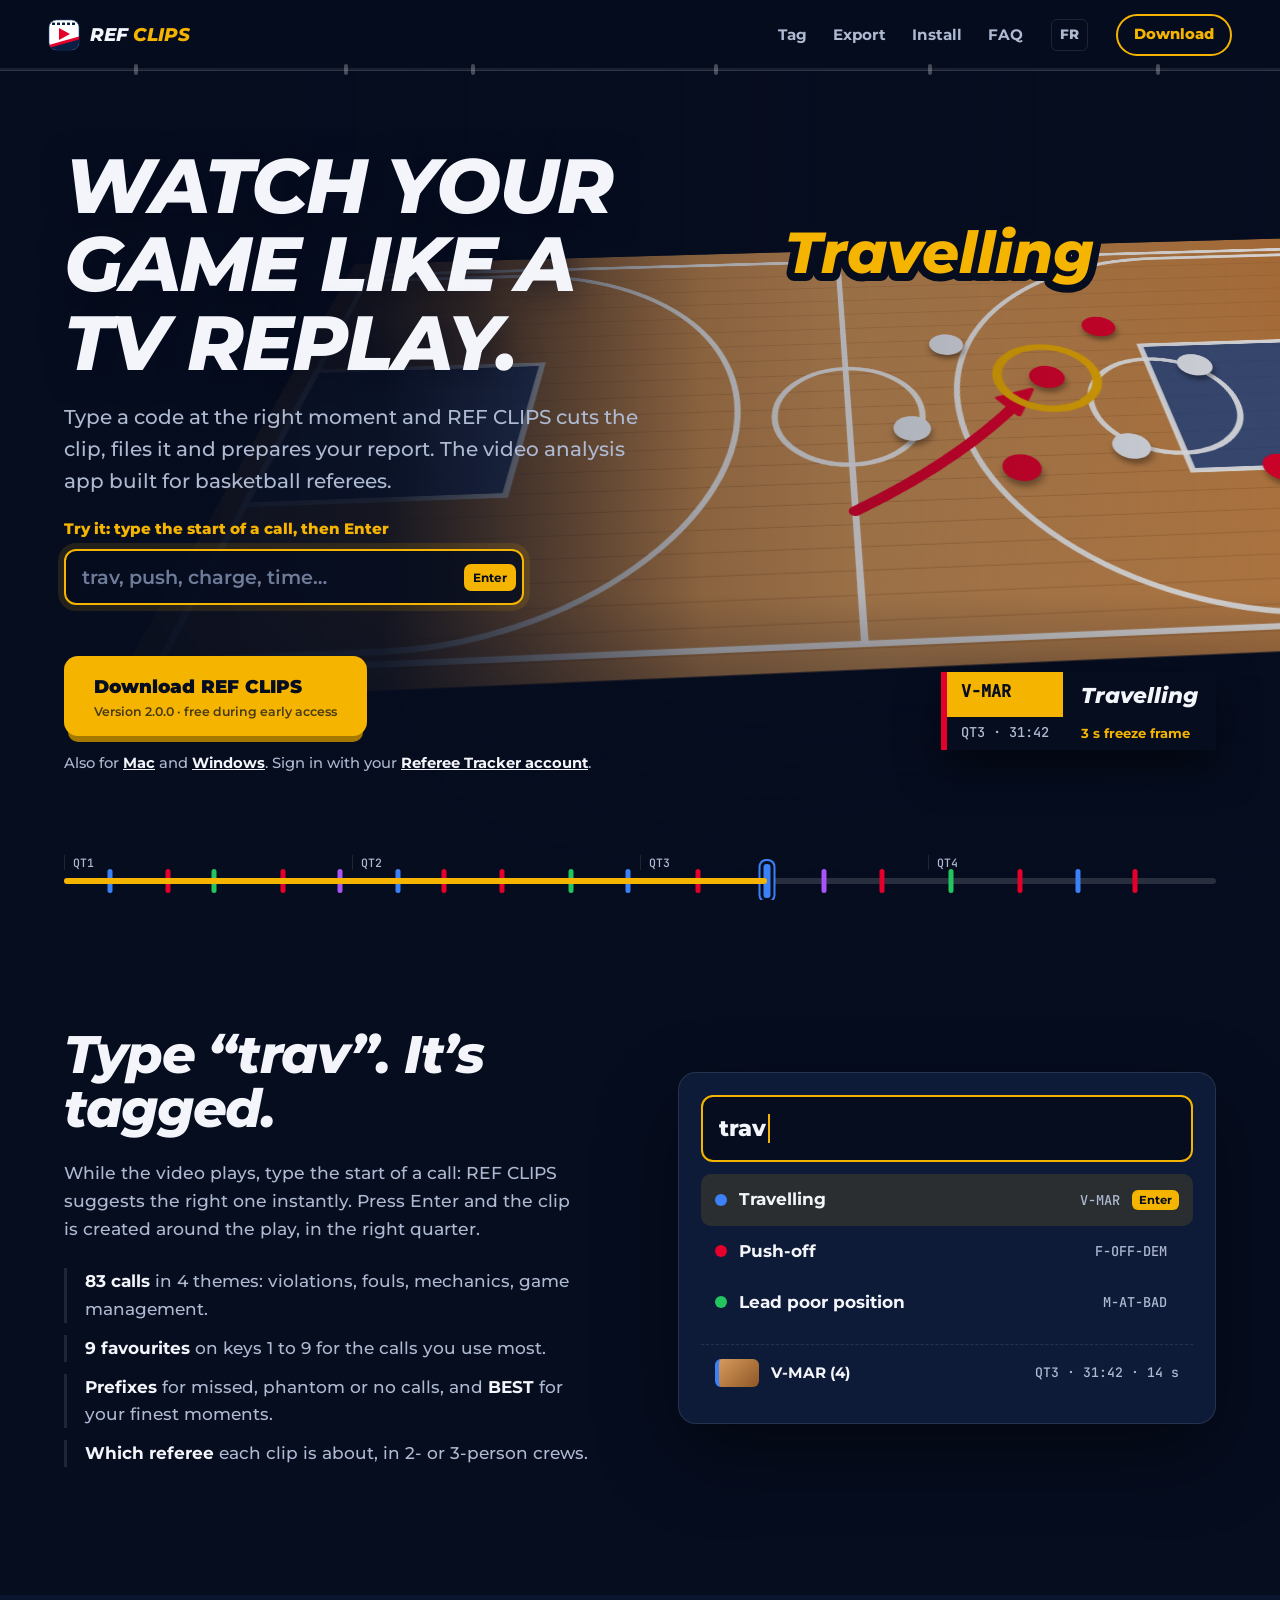
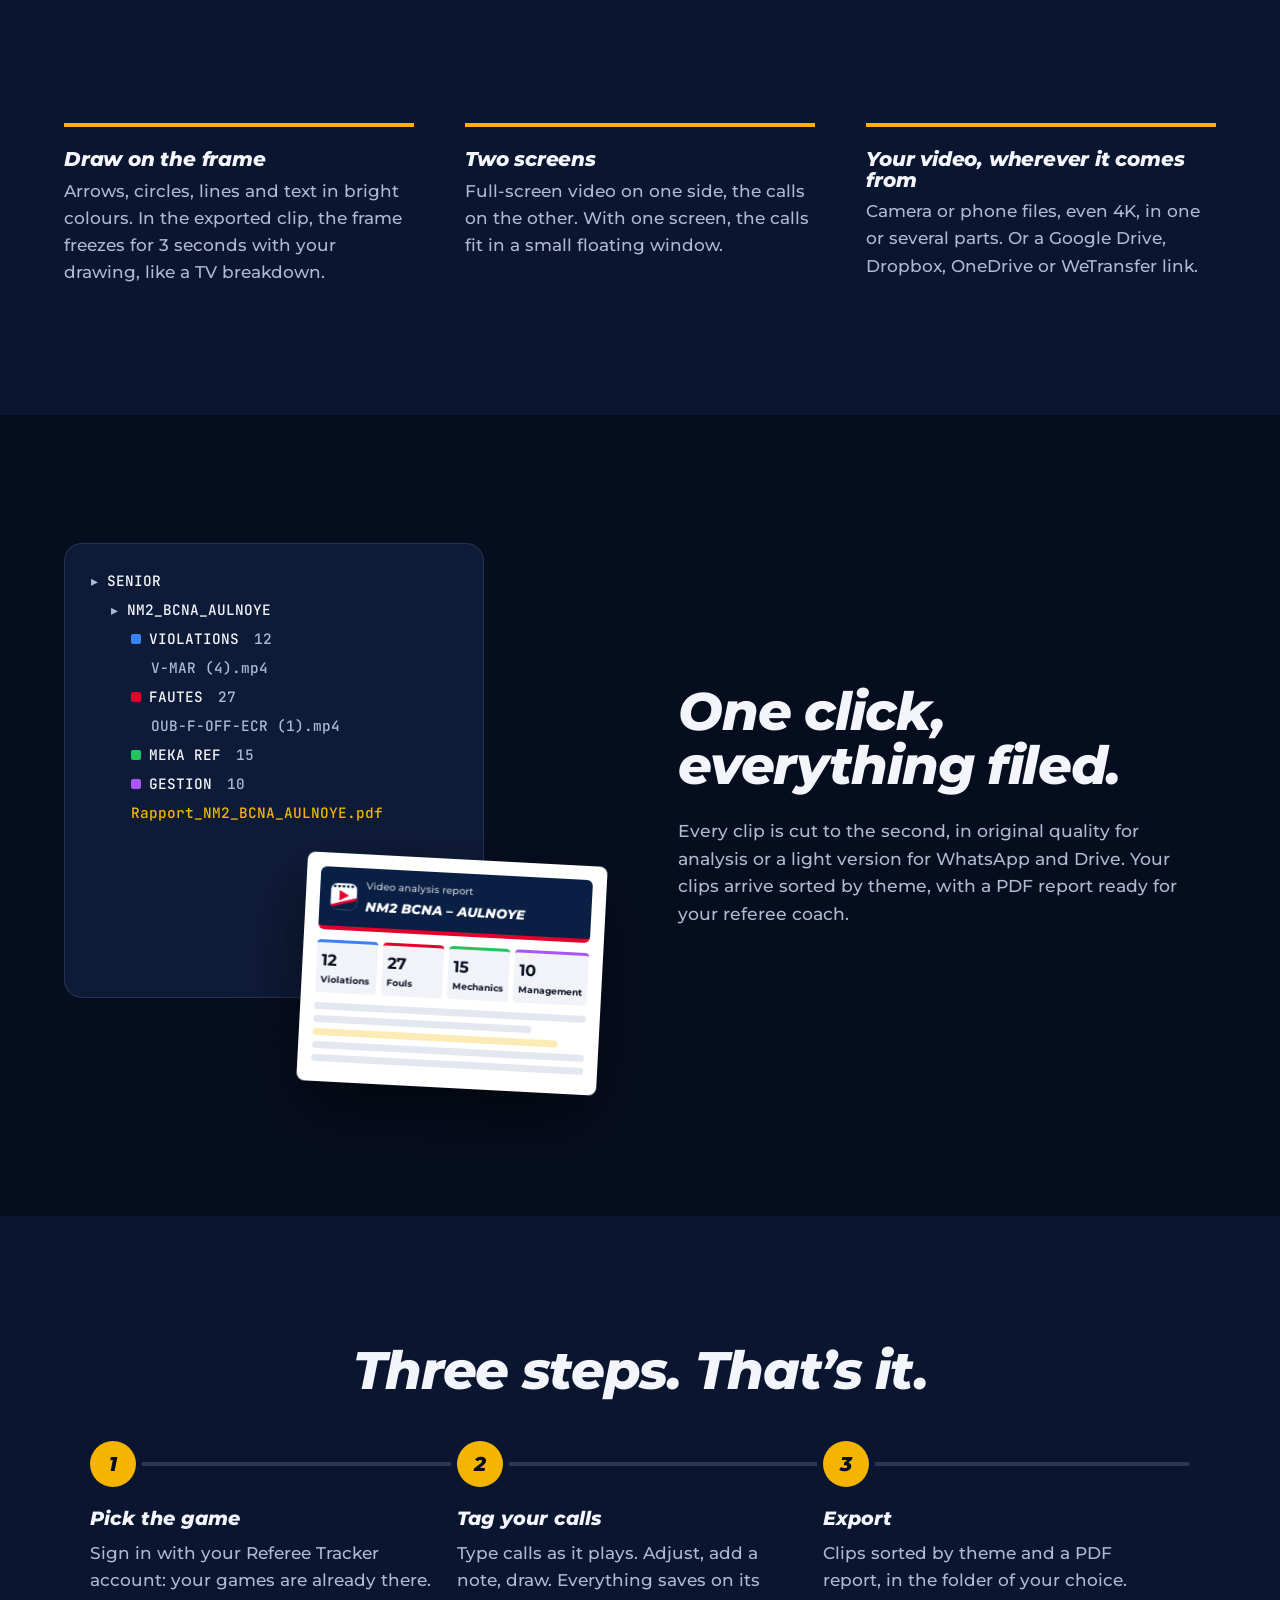
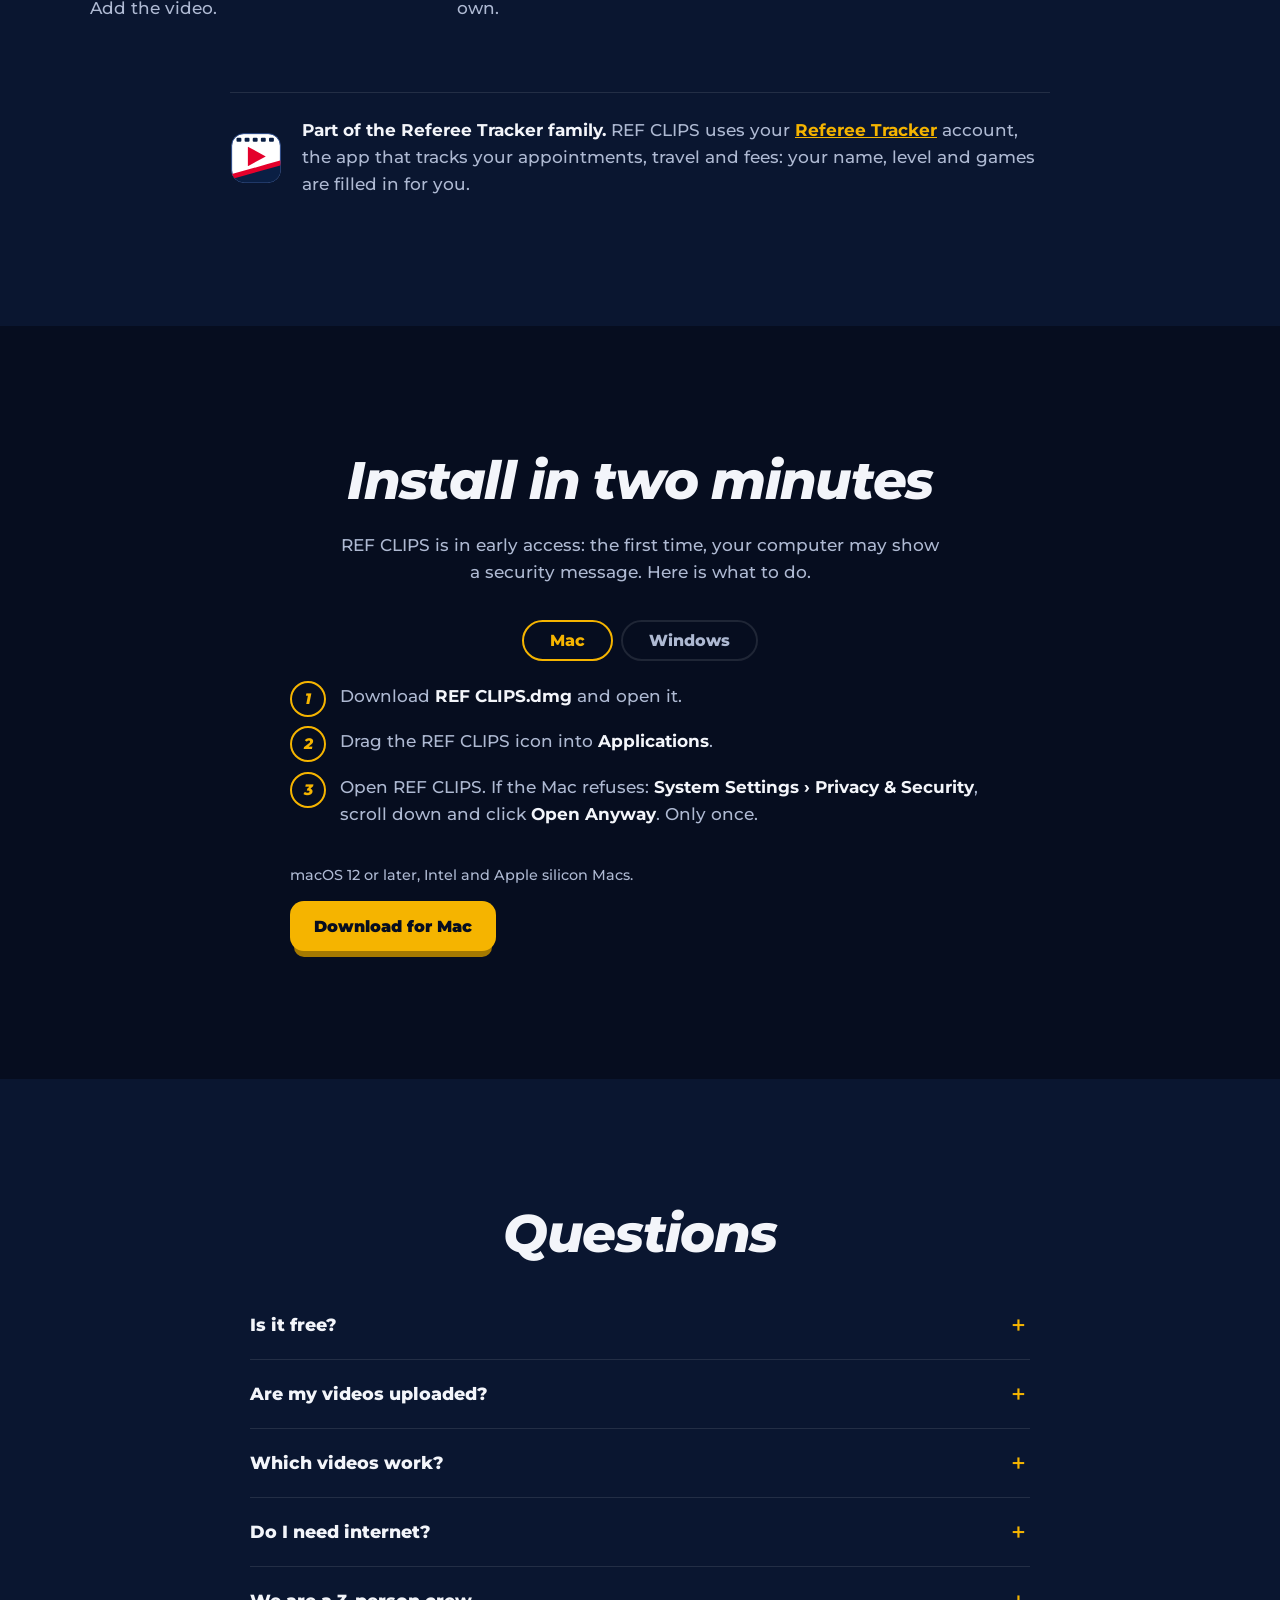
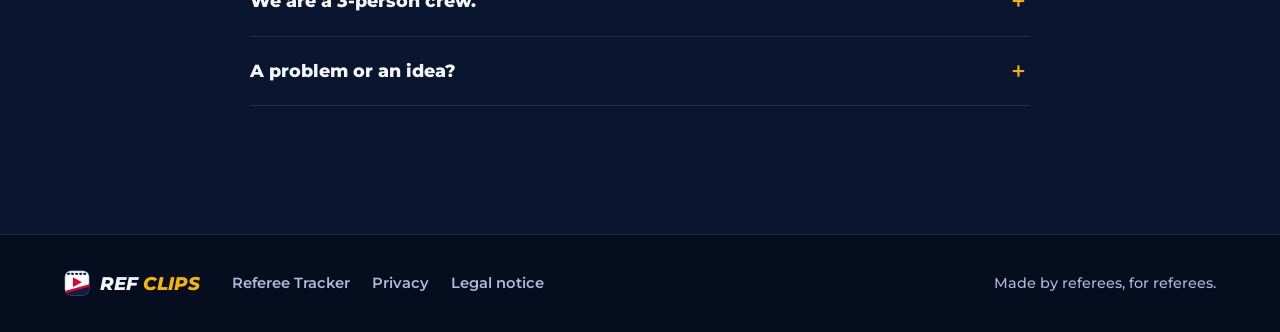
==== en/index.html @ 93c7f7c5 "Site : démo à essayer, barre de temps au défilement, version anglaise - En haut : on tape le début d" ====
<!doctype html>
<html lang="en">
<head>
<meta charset="utf-8">
<meta name="viewport" content="width=device-width, initial-scale=1">
<title>REF CLIPS — video analysis for basketball referees</title>
<meta name="description" content="REF CLIPS: the video analysis app for basketball referees. Tag your calls in a few keystrokes, cut exact clips, draw on the frame and get a PDF report. Mac and Windows.">
<meta name="theme-color" content="#060D1F">
<link rel="canonical" href="https://clips.referee-tracker.fr/en/">
<link rel="alternate" hreflang="fr" href="https://clips.referee-tracker.fr/">
<link rel="alternate" hreflang="en" href="https://clips.referee-tracker.fr/en/">
<link rel="icon" href="../img/favicon-32.png" sizes="32x32" type="image/png">
<link rel="apple-touch-icon" href="../img/icon-256.png">
<meta property="og:type" content="website">
<meta property="og:title" content="REF CLIPS — video analysis for basketball referees">
<meta property="og:description" content="Watch your game like a TV replay: tag your calls, cut clips, draw on the frame, get your report. Mac and Windows.">
<meta property="og:url" content="https://clips.referee-tracker.fr/en/">
<meta property="og:image" content="https://clips.referee-tracker.fr/img/og.jpg">
<meta property="og:locale" content="en_GB">
<meta name="twitter:card" content="summary_large_image">
<link rel="preload" href="../fonts/montserrat-latin-900-normal.woff2" as="font" type="font/woff2" crossorigin>
<link rel="stylesheet" href="../fonts/fonts.css">
<link rel="stylesheet" href="../site.css?v=7">
<script type="application/ld+json">
{"@context":"https://schema.org","@type":"SoftwareApplication","name":"REF CLIPS","operatingSystem":"macOS 12+, Windows 10+","applicationCategory":"SportsApplication",
 "description":"Video analysis app for basketball referees: tag calls, cut clips, draw on the frame, PDF report.",
 "url":"https://clips.referee-tracker.fr/","publisher":{"@type":"Organization","name":"Referee Tracker","url":"https://www.referee-tracker.fr/"}}
</script>
</head>
<body>
<a class="skip" href="#contenu">Skip to content</a>

<header class="top">
  <a class="brand" href="#"><img src="../img/badge.svg" alt="" width="32" height="32"><span>REF<b>CLIPS</b></span></a>
  <nav class="nav" aria-label="Menu"><a href="#marquer">Tag</a><a href="#exporter">Export</a><a href="#installer">Install</a><a href="#questions">FAQ</a></nav>
  <a class="lang" href="../" hreflang="fr" lang="fr">FR</a>
  <a class="btn-top" href="#telecharger">Download</a>
  <div class="page-tl" aria-hidden="true"></div>
</header>

<main id="contenu">

<!-- Le replay : terrain vu par la caméra, dessin d'arbitre, bandeau télé, barre de temps du match -->
<section class="replay" aria-label="REF CLIPS at a glance">
  <div class="stage" aria-hidden="true">
    <div class="cam">
      <svg class="court" viewBox="0 0 940 500">
        <defs>
          <linearGradient id="wood" x1="0" x2="1"><stop offset="0" stop-color="#B9773C"/><stop offset=".5" stop-color="#D69A5C"/><stop offset="1" stop-color="#B9773C"/></linearGradient>
          <pattern id="planks" width="940" height="22" patternUnits="userSpaceOnUse"><rect width="940" height="22" fill="url(#wood)"/><line x1="0" y1="21.5" x2="940" y2="21.5" stroke="#8E5726" stroke-opacity=".35"/></pattern>
        </defs>
        <rect width="940" height="500" fill="url(#planks)"/>
        <g fill="none" stroke="#fff" stroke-width="5" stroke-opacity=".92">
          <rect x="20" y="20" width="900" height="460"/><line x1="470" y1="20" x2="470" y2="480"/><circle cx="470" cy="250" r="60"/>
          <path d="M920 30 h-140 a 220 220 0 0 0 0 440 h140"/><rect x="730" y="170" width="190" height="160" fill="#0A3D8F" fill-opacity=".7"/><circle cx="730" cy="250" r="60"/>
          <path d="M20 30 h140 a 220 220 0 0 1 0 440 h-140"/><rect x="20" y="170" width="190" height="160" fill="#0A3D8F" fill-opacity=".7"/>
          <path d="M880 210 a 40 40 0 0 0 0 80"/>
        </g>
        <circle cx="886" cy="250" r="9" fill="none" stroke="#E4002B" stroke-width="5"/>
        <g class="pl"><circle cx="640" cy="210" r="15" fill="#E4002B"/><circle cx="690" cy="300" r="15" fill="#F3F5FA"/><circle cx="600" cy="320" r="15" fill="#E4002B"/>
          <circle cx="770" cy="200" r="15" fill="#F3F5FA"/><circle cx="560" cy="160" r="15" fill="#F3F5FA"/><circle cx="800" cy="330" r="15" fill="#E4002B"/>
          <circle cx="520" cy="270" r="15" fill="#F3F5FA"/><circle cx="700" cy="140" r="15" fill="#E4002B"/></g>
        <g class="tele-floor" fill="none" stroke-linecap="round" stroke-linejoin="round">
          <path class="t-arrow" d="M470 360 C 520 330, 570 290, 612 240"/>
          <path class="t-head" d="M624 226 l-30 10 l14 22 z"/>
          <circle class="t-ring" cx="640" cy="210" r="42"/>
        </g>
      </svg>
    </div>
    <!-- Dessin de l'arbitre (en surimpression, comme à la télé) -->
    <svg class="tele" viewBox="0 0 1000 560" preserveAspectRatio="xMidYMid slice">
      <text class="t-word long" x="590" y="170">Travelling</text>
    </svg>
    <div class="lower">
      <span class="lt-code">V-MAR</span>
      <span class="lt-name">Travelling</span>
      <span class="lt-time">QT3 · 31:42</span>
      <span class="lt-freeze">3 s freeze frame</span>
    </div>
  </div>

  <div class="pitch">
    <h1>Watch your game like a TV replay.</h1>
    <p class="lead">Type a code at the right moment and REF CLIPS cuts the clip, files it and prepares your report. The video analysis app built for basketball referees.</p>
    <form class="demo" autocomplete="off" onsubmit="return false">
      <label for="demoIn">Try it: type the start of a call, then Enter</label>
      <div class="d-field"><input id="demoIn" placeholder="trav, push, charge, time…" maxlength="24" role="combobox" aria-controls="demoSugg" aria-autocomplete="list"><kbd>Enter</kbd></div>
      <ul class="d-sugg" id="demoSugg" role="listbox" hidden></ul>
      <p class="d-said" id="demoSaid" aria-live="polite"></p>
    </form>
    <div class="cta" id="telecharger">
      <a class="btn" data-dl="auto" href="#installer"><span data-os-label>Download REF CLIPS</span><small data-os-sub>Mac and Windows · free during early access</small></a>
      <p class="cta-alt">Also for <a data-dl="mac" href="#installer">Mac</a> and <a data-dl="win" href="#installer">Windows</a>. Sign in with your <a href="https://www.referee-tracker.fr/" rel="noopener">Referee Tracker account</a>.</p>
    </div>
  </div>

  <!-- La barre de temps du match : les repères sont des clips -->
  <div class="timeline" aria-hidden="true">
    <div class="tl-qt"><span>QT1</span><span>QT2</span><span>QT3</span><span>QT4</span></div>
    <div class="tl-bar">
      <i style="left:4%;--c:var(--viol)"></i><i style="left:9%;--c:var(--faute)"></i><i style="left:13%;--c:var(--meca)"></i><i style="left:19%;--c:var(--faute)"></i>
      <i style="left:24%;--c:var(--gest)"></i><i style="left:29%;--c:var(--viol)"></i><i style="left:33%;--c:var(--faute)"></i><i style="left:38%;--c:var(--faute)"></i>
      <i style="left:44%;--c:var(--meca)"></i><i style="left:49%;--c:var(--viol)"></i><i style="left:55%;--c:var(--faute)"></i><i class="now" style="left:61%;--c:var(--viol)"></i>
      <i style="left:66%;--c:var(--gest)"></i><i style="left:71%;--c:var(--faute)"></i><i style="left:77%;--c:var(--meca)"></i><i style="left:83%;--c:var(--faute)"></i>
      <i style="left:88%;--c:var(--viol)"></i><i style="left:93%;--c:var(--faute)"></i>
      <b style="width:61%"></b>
    </div>
  </div>
</section>

<!-- Marquer -->
<section id="marquer" class="band" data-mk="viol">
  <div class="split">
    <div class="copy">
      <h2>Type “trav”. It’s tagged.</h2>
      <p>While the video plays, type the start of a call: REF CLIPS suggests the right one instantly. Press Enter and the clip is created around the play, in the right quarter.</p>
      <ul class="facts">
        <li><b>83 calls</b> in 4 themes: violations, fouls, mechanics, game management.</li>
        <li><b>9 favourites</b> on keys 1 to 9 for the calls you use most.</li>
        <li><b>Prefixes</b> for missed, phantom or no calls, and <b>BEST</b> for your finest moments.</li>
        <li><b>Which referee</b> each clip is about, in 2- or 3-person crews.</li>
      </ul>
    </div>
    <div class="search" aria-hidden="true">
      <div class="s-field"><span class="s-typed">trav</span><span class="s-caret"></span></div>
      <ol class="s-list">
        <li class="on"><em style="--c:var(--viol)"></em><span>Travelling</span><code>V-MAR</code><kbd>Enter</kbd></li>
        <li><em style="--c:var(--faute)"></em><span>Push-off</span><code>F-OFF-DEM</code></li>
        <li><em style="--c:var(--meca)"></em><span>Lead poor position</span><code>M-AT-BAD</code></li>
      </ol>
      <div class="s-clip"><em style="--c:var(--viol)"></em><b>V-MAR (4)</b><span>QT3 · 31:42 · 14 s</span></div>
    </div>
  </div>
</section>

<!-- Dessiner + 2 écrans + lien : les autres gestes, sans cartes -->
<section class="band alt" data-mk="meca">
  <div class="rows">
    <article class="row">
      <h3>Draw on the frame</h3>
      <p>Arrows, circles, lines and text in bright colours. In the exported clip, the frame freezes for 3 seconds with your drawing, like a TV breakdown.</p>
    </article>
    <article class="row">
      <h3>Two screens</h3>
      <p>Full-screen video on one side, the calls on the other. With one screen, the calls fit in a small floating window.</p>
    </article>
    <article class="row">
      <h3>Your video, wherever it comes from</h3>
      <p>Camera or phone files, even 4K, in one or several parts. Or a Google Drive, Dropbox, OneDrive or WeTransfer link.</p>
    </article>
  </div>
</section>

<!-- Exporter : le résultat concret -->
<section id="exporter" class="band" data-mk="faute">
  <div class="split rev">
    <div class="copy">
      <h2>One click, everything filed.</h2>
      <p>Every clip is cut to the second, in original quality for analysis or a light version for WhatsApp and Drive. Your clips arrive sorted by theme, with a PDF report ready for your referee coach.</p>
    </div>
    <div class="out" aria-hidden="true">
      <ul class="tree">
        <li class="d">SENIOR</li>
        <li class="d l2">NM2_BCNA_AULNOYE</li>
        <li class="d l3" style="--c:var(--viol)">VIOLATIONS <i>12</i></li>
        <li class="f l4">V-MAR (4).mp4</li>
        <li class="d l3" style="--c:var(--faute)">FAUTES <i>27</i></li>
        <li class="f l4">OUB-F-OFF-ECR (1).mp4</li>
        <li class="d l3" style="--c:var(--meca)">MEKA REF <i>15</i></li>
        <li class="d l3" style="--c:var(--gest)">GESTION <i>10</i></li>
        <li class="f l3 pdf">Rapport_NM2_BCNA_AULNOYE.pdf</li>
      </ul>
      <div class="sheet">
        <div class="sh-head"><img src="../img/badge.svg" alt=""><span>Video analysis report</span><b>NM2 BCNA – AULNOYE</b></div>
        <div class="sh-cards"><span style="--c:var(--viol)"><b>12</b>Violations</span><span style="--c:var(--faute)"><b>27</b>Fouls</span><span style="--c:var(--meca)"><b>15</b>Mechanics</span><span style="--c:var(--gest)"><b>10</b>Management</span></div>
        <div class="sh-lines"><i></i><i></i><i class="g"></i><i></i><i></i></div>
      </div>
    </div>
  </div>
</section>

<!-- Les 3 étapes : une vraie séquence -->
<section class="band alt" data-mk="gest">
  <h2 class="center">Three steps. That’s it.</h2>
  <ol class="steps">
    <li><b>Pick the game</b><span>Sign in with your Referee Tracker account: your games are already there. Add the video.</span></li>
    <li><b>Tag your calls</b><span>Type calls as it plays. Adjust, add a note, draw. Everything saves on its own.</span></li>
    <li><b>Export</b><span>Clips sorted by theme and a PDF report, in the folder of your choice.</span></li>
  </ol>
  <div class="rt">
    <img src="../img/badge.svg" alt="">
    <p><b>Part of the Referee Tracker family.</b> REF CLIPS uses your <a href="https://www.referee-tracker.fr/" rel="noopener">Referee Tracker</a> account, the app that tracks your appointments, travel and fees: your name, level and games are filled in for you.</p>
  </div>
</section>

<!-- Installer -->
<section id="installer" class="band" data-mk="viol">
  <h2 class="center">Install in two minutes</h2>
  <p class="center intro">REF CLIPS is in early access: the first time, your computer may show a security message. Here is what to do.</p>
  <div class="os-tabs" role="tablist"><button role="tab" data-os="mac" class="on">Mac</button><button role="tab" data-os="win">Windows</button></div>
  <div class="os-pane" data-pane="mac">
    <ol class="howto">
      <li>Download <b>REF CLIPS.dmg</b> and open it.</li>
      <li>Drag the REF CLIPS icon into <b>Applications</b>.</li>
      <li>Open REF CLIPS. If the Mac refuses: <b>System Settings › Privacy &amp; Security</b>, scroll down and click <b>Open Anyway</b>. Only once.</li>
    </ol>
    <p class="req">macOS 12 or later, Intel and Apple silicon Macs.</p>
    <a class="btn small" data-dl="mac" href="#installer">Download for Mac</a>
  </div>
  <div class="os-pane" data-pane="win" hidden>
    <ol class="howto">
      <li>Download <b>REF CLIPS Setup.exe</b> and open it.</li>
      <li>If Windows shows “Windows protected your PC”: click <b>More info</b>, then <b>Run anyway</b>.</li>
      <li>It installs on its own. REF CLIPS appears on your desktop.</li>
    </ol>
    <p class="req">Windows 10 and 11, 64-bit.</p>
    <a class="btn small" data-dl="win" href="#installer">Download for Windows</a>
  </div>
</section>

<!-- Questions -->
<section id="questions" class="band alt" data-mk="faute">
  <h2 class="center">Questions</h2>
  <div class="faq">
    <details><summary>Is it free?</summary><p>Yes, during early access, for every referee with a Referee Tracker account.</p></details>
    <details><summary>Are my videos uploaded?</summary><p>No. Your videos, clips, notes and reports stay on your computer. If you agree, REF CLIPS only sends usage statistics to improve. Details in the <a href="https://app.referee-tracker.fr/confidentialite.html" rel="noopener">privacy policy</a> (in French).</p></details>
    <details><summary>Which videos work?</summary><p>MP4, MOV, MTS, AVI and other camera and phone formats, up to 4K, in one or several files. Google Drive, Dropbox, OneDrive, WeTransfer and direct links too. YouTube does not allow downloads: ask the club for the file.</p></details>
    <details><summary>Do I need internet?</summary><p>Only to sign in and to fetch a video from a link. Analysis and export work offline.</p></details>
    <details><summary>We are a 3-person crew.</summary><p>Choose “3 referees” in the settings: the Centre calls and triple whistle appear.</p></details>
    <details><summary>A problem or an idea?</summary><p>In REF CLIPS, open <b>⋯ › Report a problem</b>: your message goes straight to the team.</p></details>
  </div>
</section>
</main>

<footer class="foot">
  <a class="brand" href="#"><img src="../img/badge.svg" alt="" width="26" height="26"><span>REF<b>CLIPS</b></span></a>
  <nav aria-label="Liens"><a href="https://www.referee-tracker.fr/" rel="noopener">Referee Tracker</a><a href="https://app.referee-tracker.fr/confidentialite.html" rel="noopener">Privacy</a><a href="https://app.referee-tracker.fr/mentions-legales.html" rel="noopener">Legal notice</a></nav>
  <p>Made by referees, for referees.</p>
</footer>
<script src="../site.js?v=4"></script>
</body>
</html>
---- fonts/fonts.css ----
/* Polices embarquées : l'app fonctionne hors ligne. Montserrat + JetBrains Mono (licence OFL). */
@font-face{font-family:"Montserrat";font-weight:400;font-display:swap;src:url("montserrat-latin-400-normal.woff2") format("woff2")}
@font-face{font-family:"Montserrat";font-weight:500;font-display:swap;src:url("montserrat-latin-500-normal.woff2") format("woff2")}
@font-face{font-family:"Montserrat";font-weight:600;font-display:swap;src:url("montserrat-latin-600-normal.woff2") format("woff2")}
@font-face{font-family:"Montserrat";font-weight:700;font-display:swap;src:url("montserrat-latin-700-normal.woff2") format("woff2")}
@font-face{font-family:"Montserrat";font-weight:800;font-display:swap;src:url("montserrat-latin-800-normal.woff2") format("woff2")}
@font-face{font-family:"JetBrains Mono";font-weight:500;font-display:swap;src:url("jetbrains-mono-latin-500-normal.woff2") format("woff2")}
@font-face{font-family:"Montserrat";font-weight:900;font-display:swap;src:url("montserrat-latin-900-normal.woff2") format("woff2")}
@font-face{font-family:"Montserrat";font-style:italic;font-weight:800 900;font-display:swap;src:url("montserrat-latin-800-italic.woff2") format("woff2")}
---- site.css ----
/* REF CLIPS — site. Idée : le replay télé d'un match (terrain vu par la caméra, dessin d'arbitre, bandeau, barre de temps).
   Couleurs Referee Tracker ; les 4 couleurs de thèmes servent seulement aux repères de clips. */
:root{
  --night:#060D1F;--night2:#0A1630;--panel:#0E1B38;--line:rgba(255,255,255,.1);
  --ink:#F3F5FA;--soft:#AEB9D2;--gold:#F5B400;--red:#E4002B;
  --viol:#3B82F6;--faute:#E4002B;--meca:#22C55E;--gest:#A855F7;
  --font:"Montserrat",system-ui,-apple-system,"Segoe UI",sans-serif;--mono:"JetBrains Mono",ui-monospace,Menlo,monospace;
  color-scheme:dark
}
*{box-sizing:border-box}
html{scroll-behavior:smooth;-webkit-text-size-adjust:100%}
body{margin:0;background:var(--night);color:var(--ink);font:500 17px/1.6 var(--font);overflow-x:hidden}
img{display:block;max-width:100%}
a{color:inherit}
:focus-visible{outline:3px solid var(--gold);outline-offset:3px;border-radius:4px}
.skip{position:absolute;left:-999px;top:8px;background:var(--gold);color:var(--night);padding:8px 14px;z-index:99}.skip:focus{left:8px}
h1,h2,h3{font-weight:900;font-style:italic;letter-spacing:-.025em;line-height:1.02;margin:0}
h2{font-size:clamp(2rem,4.2vw,3.3rem);margin-bottom:.45em}
h3{font-size:1.25rem;letter-spacing:-.01em;margin-bottom:.4em}
p{margin:0 0 1em}

/* boutons */
.btn{display:inline-flex;flex-direction:column;background:var(--gold);color:var(--night);text-decoration:none;font-weight:900;font-size:1.15rem;
  padding:16px 30px 14px;border-radius:14px;box-shadow:0 10px 0 -4px #A57900;transition:transform .12s,box-shadow .12s}
.btn small{font-weight:600;font-size:.78rem;opacity:.72}
.btn:hover{transform:translateY(-2px);box-shadow:0 12px 0 -4px #A57900}
.btn:active{transform:translateY(3px);box-shadow:0 5px 0 -4px #A57900}
.btn.small{font-size:1rem;padding:13px 24px 11px}

/* en-tête */
.top{position:fixed;inset:0 0 auto;z-index:30;display:flex;align-items:center;gap:28px;padding:14px clamp(16px,4vw,48px);
  background:rgba(6,13,31,.9);backdrop-filter:blur(12px);-webkit-backdrop-filter:blur(12px);border-bottom:1px solid var(--line)}
.brand{display:flex;align-items:center;gap:10px;text-decoration:none;font-weight:900;font-style:italic;font-size:1.15rem}
.brand b{color:var(--gold);margin-left:.25em}
.nav{display:flex;gap:26px;margin-left:auto}
.nav a{text-decoration:none;font-weight:700;font-size:.95rem;color:var(--soft)}.nav a:hover{color:var(--ink)}
.btn-top{text-decoration:none;font-weight:800;font-size:.92rem;border:2px solid var(--gold);color:var(--gold);padding:7px 16px;border-radius:999px}
.btn-top:hover{background:var(--gold);color:var(--night)}

/* ---------- le replay ---------- */
.replay{position:relative;min-height:min(100vh,980px);display:grid;grid-template-rows:1fr auto;overflow:hidden;isolation:isolate}
.stage{position:absolute;inset:0;z-index:-1}
.cam{position:absolute;inset:-8% -12% 10% 22%;perspective:1100px}
.court{width:100%;height:100%;transform:rotateX(52deg) rotateZ(-3deg) scale(1.15);transform-origin:50% 70%;filter:saturate(1.05)}
.pl circle{filter:drop-shadow(0 6px 3px rgba(0,0,0,.35))}
.stage::after{content:"";position:absolute;inset:0;
  background:linear-gradient(90deg,var(--night) 0%,rgba(6,13,31,.92) 30%,rgba(6,13,31,.35) 55%,rgba(6,13,31,.15) 100%),
             linear-gradient(0deg,var(--night) 0%,rgba(6,13,31,0) 34%)}
.tele{position:absolute;inset:0;width:100%;height:100%;z-index:2;fill:none;stroke-linecap:round;stroke-linejoin:round}
.t-arrow{fill:none;stroke:var(--red);stroke-width:10;stroke-dasharray:240;stroke-dashoffset:240;animation:draw .7s .5s ease-out forwards}
.t-head{fill:var(--red);stroke:var(--red);stroke-width:4;opacity:0;animation:pop .15s 1.15s forwards}
.t-ring{fill:none;stroke:var(--gold);stroke-width:8;stroke-dasharray:270;stroke-dashoffset:270;animation:draw .6s 1.3s ease-out forwards}
.t-word{font:italic 900 54px var(--font);fill:var(--gold);stroke:var(--night);stroke-width:10px;paint-order:stroke;opacity:0;animation:pop .25s 1.9s forwards}
.lower{position:absolute;right:clamp(16px,5vw,64px);bottom:150px;z-index:3;display:grid;grid-template-columns:auto auto;grid-template-areas:"code name" "time freeze";
  background:var(--night);border-left:6px solid var(--red);box-shadow:0 18px 40px rgba(0,0,0,.5);transform:translateX(30px);opacity:0;animation:slide .4s 2.2s ease-out forwards}
.lt-code{grid-area:code;background:var(--gold);color:var(--night);font:800 1.05rem var(--mono);padding:8px 14px}
.lt-name{grid-area:name;font-weight:900;font-style:italic;font-size:1.35rem;padding:6px 18px 4px}
.lt-time{grid-area:time;font:500 .85rem var(--mono);color:var(--soft);padding:6px 14px}
.lt-freeze{grid-area:freeze;font-size:.82rem;font-weight:700;color:var(--gold);padding:6px 18px}
@keyframes draw{to{stroke-dashoffset:0}}@keyframes pop{to{opacity:1}}@keyframes slide{to{opacity:1;transform:none}}

.pitch{align-self:center;padding:96px clamp(16px,5vw,64px) 14px;max-width:720px}
h1{font-size:clamp(2.6rem,min(6vw,9.2vh),5.2rem);text-transform:uppercase;margin-bottom:.25em;text-shadow:0 4px 30px rgba(6,13,31,.6)}
.lead{font-size:clamp(1.05rem,1.6vw,1.25rem);color:var(--soft);max-width:34em}
.cta{margin-top:22px}
.cta-alt{margin-top:16px;color:var(--soft);font-size:.92rem}.cta-alt a{color:var(--ink);font-weight:700}

/* barre de temps du match : chaque repère est un clip */
.timeline{padding:0 clamp(16px,5vw,64px) 16px}
.tl-qt{display:grid;grid-template-columns:repeat(4,1fr);font:500 .72rem var(--mono);color:var(--soft);margin-bottom:8px}
.tl-qt span{border-left:1px solid var(--line);padding-left:8px}
.tl-bar{position:relative;height:6px;background:rgba(255,255,255,.14);border-radius:3px}
.tl-bar b{position:absolute;left:0;top:0;bottom:0;background:var(--gold);border-radius:3px}
.tl-bar i{position:absolute;top:-9px;width:5px;height:24px;border-radius:3px;background:var(--c);transform:translateX(-50%)}
.tl-bar i.now{height:34px;top:-14px;width:7px;box-shadow:0 0 0 3px var(--night),0 0 0 5px var(--c)}

/* ---------- sections ---------- */
.band{padding:clamp(72px,10vw,130px) clamp(16px,5vw,64px)}
.band.alt{background:var(--night2)}
.center{text-align:center;margin-inline:auto}
.intro{max-width:36em;color:var(--soft)}
.split{display:grid;grid-template-columns:1fr 1fr;gap:clamp(32px,6vw,90px);align-items:center;max-width:1180px;margin:0 auto}
.split.rev .copy{order:2}
.copy p{color:var(--soft);max-width:30em;font-size:1.08rem}
.facts{list-style:none;padding:0;margin:26px 0 0;display:grid;gap:12px}
.facts li{padding-left:18px;border-left:3px solid var(--line);color:var(--soft)}.facts b{color:var(--ink)}

/* la recherche, telle qu'à l'écran */
.search{background:var(--panel);border:1px solid var(--line);border-radius:18px;padding:22px;box-shadow:0 30px 80px rgba(0,0,0,.45)}
.s-field{display:flex;align-items:center;gap:2px;background:var(--night);border:2px solid var(--gold);border-radius:12px;padding:14px 16px;font-size:1.4rem;font-weight:800}
.s-caret{width:2px;height:1.3em;background:var(--gold);animation:blink 1s steps(1) infinite}
@keyframes blink{50%{opacity:0}}
.s-list{list-style:none;margin:12px 0 0;padding:0}
.s-list li{display:grid;grid-template-columns:12px 1fr auto auto;align-items:center;gap:12px;padding:12px 14px;border-radius:10px;font-weight:700}
.s-list li.on{background:rgba(245,180,0,.12)}
.s-list em{width:12px;height:12px;border-radius:50%;background:var(--c)}
.s-list code{font:500 .85rem var(--mono);color:var(--soft)}
.s-list kbd{font:700 .72rem var(--font);background:var(--gold);color:var(--night);border-radius:6px;padding:3px 7px}
.s-clip{display:flex;align-items:center;gap:12px;margin-top:16px;padding:14px;border-top:1px dashed var(--line);font-size:.95rem}
.s-clip em{width:44px;height:28px;border-radius:6px;background:linear-gradient(135deg,#D69A5C,#8E5726);border-left:4px solid var(--c)}
.s-clip span{color:var(--soft);font:500 .82rem var(--mono);margin-left:auto}

/* les autres gestes : trois colonnes de texte, pas de cartes */
.rows{display:grid;grid-template-columns:repeat(3,1fr);gap:clamp(24px,4vw,56px);max-width:1180px;margin:0 auto}
.row{border-top:4px solid var(--gold);padding-top:22px}
.row p{color:var(--soft);margin:0}

/* le résultat d'un export */
.out{position:relative;min-height:380px;margin-bottom:90px}
.tree{list-style:none;margin:0;padding:22px 26px 170px;background:var(--panel);border:1px solid var(--line);border-radius:18px;font:500 .9rem var(--mono);width:min(100%,420px)}
.tree li{padding:5px 0;white-space:nowrap}
.tree .d::before{content:"▸ ";color:var(--soft)}
.tree .l2{padding-left:20px}.tree .l3{padding-left:40px}.tree .l4{padding-left:60px;color:var(--soft)}
.tree .l3[style]::before{content:"";display:inline-block;width:10px;height:10px;border-radius:2px;background:var(--c);margin-right:8px}
.tree i{font-style:normal;color:var(--soft);margin-left:6px}
.tree .pdf{color:var(--gold)}
.sheet{position:absolute;right:0;bottom:-90px;width:min(62%,300px);background:#fff;color:var(--night);border-radius:8px;padding:14px;box-shadow:0 30px 70px rgba(0,0,0,.55);transform:rotate(3deg)}
.sh-head{background:#0A1F44;color:#fff;border-radius:6px;padding:10px;display:grid;grid-template-columns:28px 1fr;gap:2px 8px;align-items:center;border-bottom:4px solid var(--red)}
.sh-head img{grid-row:span 2;width:28px}.sh-head span{font-size:.62rem;opacity:.8}.sh-head b{font-style:italic;font-size:.82rem}
.sh-cards{display:grid;grid-template-columns:repeat(4,1fr);gap:5px;margin:10px 0}
.sh-cards span{font-size:.56rem;font-weight:700;border-top:3px solid var(--c);background:#F1F3F8;border-radius:4px;padding:5px}
.sh-cards b{display:block;font-size:1rem}
.sh-lines i{display:block;height:7px;border-radius:3px;background:#E3E7F0;margin:6px 0}.sh-lines i:nth-child(2){width:80%}.sh-lines i.g{background:#FCEBB5;width:90%}

/* trois étapes */
.steps{list-style:none;counter-reset:s;padding:0;margin:44px auto 0;max-width:1100px;display:grid;grid-template-columns:repeat(3,1fr);gap:0;position:relative}
.steps::before{content:"";position:absolute;left:0;right:0;top:21px;height:4px;background:rgba(255,255,255,.14);border-radius:2px}
.steps li{position:relative;padding:62px 22px 0 0;counter-increment:s}
.steps li::before{content:counter(s);position:absolute;top:0;left:0;width:46px;height:46px;border-radius:50%;background:var(--gold);color:var(--night);
  display:grid;place-items:center;font-weight:900;font-style:italic;font-size:1.25rem;box-shadow:0 0 0 6px var(--night2)}
.steps b{display:block;font-size:1.2rem;font-weight:900;font-style:italic;margin-bottom:6px}
.steps span{color:var(--soft)}
.rt{display:flex;gap:20px;align-items:center;max-width:820px;margin:70px auto 0;padding:24px 0 0;border-top:1px solid var(--line)}
.rt img{width:52px;flex-shrink:0}.rt p{margin:0;color:var(--soft)}.rt b{color:var(--ink)}.rt a{color:var(--gold);font-weight:700}

/* installer */
.os-tabs{display:flex;justify-content:center;gap:8px;margin:34px 0 22px}
.os-tabs button{font:800 1rem var(--font);color:var(--soft);background:none;border:2px solid var(--line);border-radius:999px;padding:9px 26px;cursor:pointer}
.os-tabs button.on{border-color:var(--gold);color:var(--gold)}
.os-pane{max-width:700px;margin:0 auto}
.howto{counter-reset:h;list-style:none;padding:0;margin:0 0 18px}
.howto li{counter-increment:h;position:relative;padding:0 0 18px 50px;color:var(--soft)}.howto b{color:var(--ink)}
.howto li::before{content:counter(h);position:absolute;left:0;top:-2px;width:32px;height:32px;border-radius:50%;border:2px solid var(--gold);color:var(--gold);display:grid;place-items:center;font-weight:900;font-style:italic;font-size:.95rem}
.req{color:var(--soft);font-size:.9rem}

/* questions */
.faq{max-width:780px;margin:30px auto 0}
.faq details{border-bottom:1px solid var(--line)}
.faq summary{list-style:none;cursor:pointer;padding:20px 40px 20px 0;font-weight:800;font-size:1.1rem;position:relative}
.faq summary::-webkit-details-marker{display:none}
.faq summary::after{content:"+";position:absolute;right:4px;top:14px;font-size:1.6rem;color:var(--gold);font-weight:500}
.faq details[open] summary::after{content:"–"}
.faq p{color:var(--soft);padding-bottom:12px}.faq a{color:var(--gold)}

/* pied */
.foot{display:flex;align-items:center;flex-wrap:wrap;gap:20px 32px;padding:34px clamp(16px,5vw,64px);border-top:1px solid var(--line)}
.foot nav{display:flex;flex-wrap:wrap;gap:22px}.foot nav a{color:var(--soft);text-decoration:none;font-weight:600;font-size:.92rem}.foot nav a:hover{color:var(--ink)}
.foot p{margin:0 0 0 auto;color:var(--soft);font-size:.9rem}

@media (max-width:1000px){
  .nav{display:none}.split,.rows{grid-template-columns:1fr}.split.rev .copy{order:0}
  .cam{inset:-4% -40% 30% 10%}.lower{bottom:auto;top:110px;right:16px}
  .stage::after{background:linear-gradient(0deg,var(--night) 40%,rgba(6,13,31,.5) 75%,rgba(6,13,31,.2))}
  .pitch{padding-top:330px}
}
@media (max-width:640px){
  body{font-size:16px}.btn-top{display:none}
  .steps{grid-template-columns:1fr;gap:34px}.steps::before{display:none}.steps li{padding:0 0 0 64px}
  .sheet{position:relative;width:85%;margin:-150px 0 0 auto;bottom:auto}.out{min-height:0}
  .tele{display:none}.cam{inset:30px -80% auto -45%;height:380px}.lower{top:250px;bottom:auto;right:12px}.lower .lt-freeze{display:none}.pitch{padding-top:330px}
  .s-list li{grid-template-columns:12px 1fr auto}.s-list kbd{display:none}
  .foot p{margin-left:0}
}
@media (prefers-reduced-motion:reduce){
  *{animation:none!important;transition:none!important}
  .t-arrow,.t-ring{stroke-dashoffset:0}.t-head,.t-word,.lower{opacity:1;transform:none}
}

/* langue */
.lang{text-decoration:none;font-weight:800;font-size:.85rem;color:var(--soft);border:1px solid var(--line);border-radius:6px;padding:4px 8px}.lang:hover{color:var(--ink)}

/* démo à essayer */
.demo{position:relative;margin:20px 0 0;max-width:460px}
.demo label{display:block;font-weight:800;font-size:.95rem;margin-bottom:8px;color:var(--gold)}
.d-field{display:flex;align-items:center;background:rgba(6,13,31,.85);border:2px solid var(--gold);border-radius:12px;padding:4px 6px 4px 16px;box-shadow:0 0 0 6px rgba(245,180,0,.12)}
.d-field input{flex:1;min-width:0;background:none;border:0;outline:0;color:var(--ink);font:800 1.2rem var(--font);padding:10px 0}
.d-field input::placeholder{color:#6F7C99;font-weight:600}
.d-field kbd{font:700 .75rem var(--font);background:var(--gold);color:var(--night);border-radius:7px;padding:6px 9px}
.d-sugg{position:absolute;left:0;right:0;top:calc(100% - 26px);z-index:5;list-style:none;margin:0;padding:6px;background:var(--panel);border:1px solid var(--line);border-radius:12px;box-shadow:0 24px 50px rgba(0,0,0,.5)}
.d-sugg li{display:grid;grid-template-columns:12px 1fr auto;gap:12px;align-items:center;padding:10px 12px;border-radius:8px;font-weight:700;cursor:pointer}
.d-sugg li.on,.d-sugg li:hover{background:rgba(245,180,0,.14)}
.d-sugg em{width:12px;height:12px;border-radius:50%;background:var(--c)}
.d-sugg code{font:500 .82rem var(--mono);color:var(--soft)}
.d-said{min-height:1.4em;margin:10px 0 0;font:500 .85rem var(--mono);color:var(--soft)}
.t-word.long{font-size:36px}
.tl-bar i.new{animation:drop .35s ease-out}
@keyframes drop{from{transform:translate(-50%,-14px);opacity:0}}
.tl-bar b{transition:width .4s ease}

/* barre de temps de la page */
.page-tl{position:absolute;left:0;right:0;bottom:-1px;height:3px;background:rgba(255,255,255,.08)}
.page-tl::before{content:"";position:absolute;left:0;top:0;bottom:0;width:var(--p,0%);background:var(--gold)}
.page-tl i{position:absolute;top:-4px;width:4px;height:11px;border-radius:2px;background:rgba(255,255,255,.25);transform:translateX(-50%);transition:background .2s}
.page-tl i.lit{background:var(--c)}

/* l'export se range quand on arrive dessus */
.out.wait .tree li,.out.wait .sheet{opacity:0}
.out.in .tree li{animation:rise .3s ease-out forwards}
.out.in .tree li:nth-child(2){animation-delay:.06s}.out.in .tree li:nth-child(3){animation-delay:.12s}.out.in .tree li:nth-child(4){animation-delay:.18s}
.out.in .tree li:nth-child(5){animation-delay:.24s}.out.in .tree li:nth-child(6){animation-delay:.3s}.out.in .tree li:nth-child(7){animation-delay:.36s}
.out.in .tree li:nth-child(8){animation-delay:.42s}.out.in .tree li:nth-child(9){animation-delay:.48s}
.out.in .sheet{animation:land .45s .6s ease-out forwards}
@keyframes rise{from{opacity:0;transform:translateY(6px)}to{opacity:1;transform:none}}
@keyframes land{from{opacity:0;transform:rotate(9deg) translateY(30px)}to{opacity:1;transform:rotate(3deg)}}
@media (max-width:640px){.demo{max-width:none}.lang{margin-left:auto}}

/* démo : le dessin se rejoue tout de suite, le bandeau s'allume */
.stage.again .t-arrow{animation-delay:0s}.stage.again .t-head{animation-delay:.6s}.stage.again .t-ring{animation-delay:.7s}.stage.again .t-word{animation-delay:1.1s}
.lower.flash{opacity:1;transform:none;animation:flash .5s ease-out}
@keyframes flash{from{box-shadow:0 0 0 6px var(--gold),0 18px 40px rgba(0,0,0,.5)}}
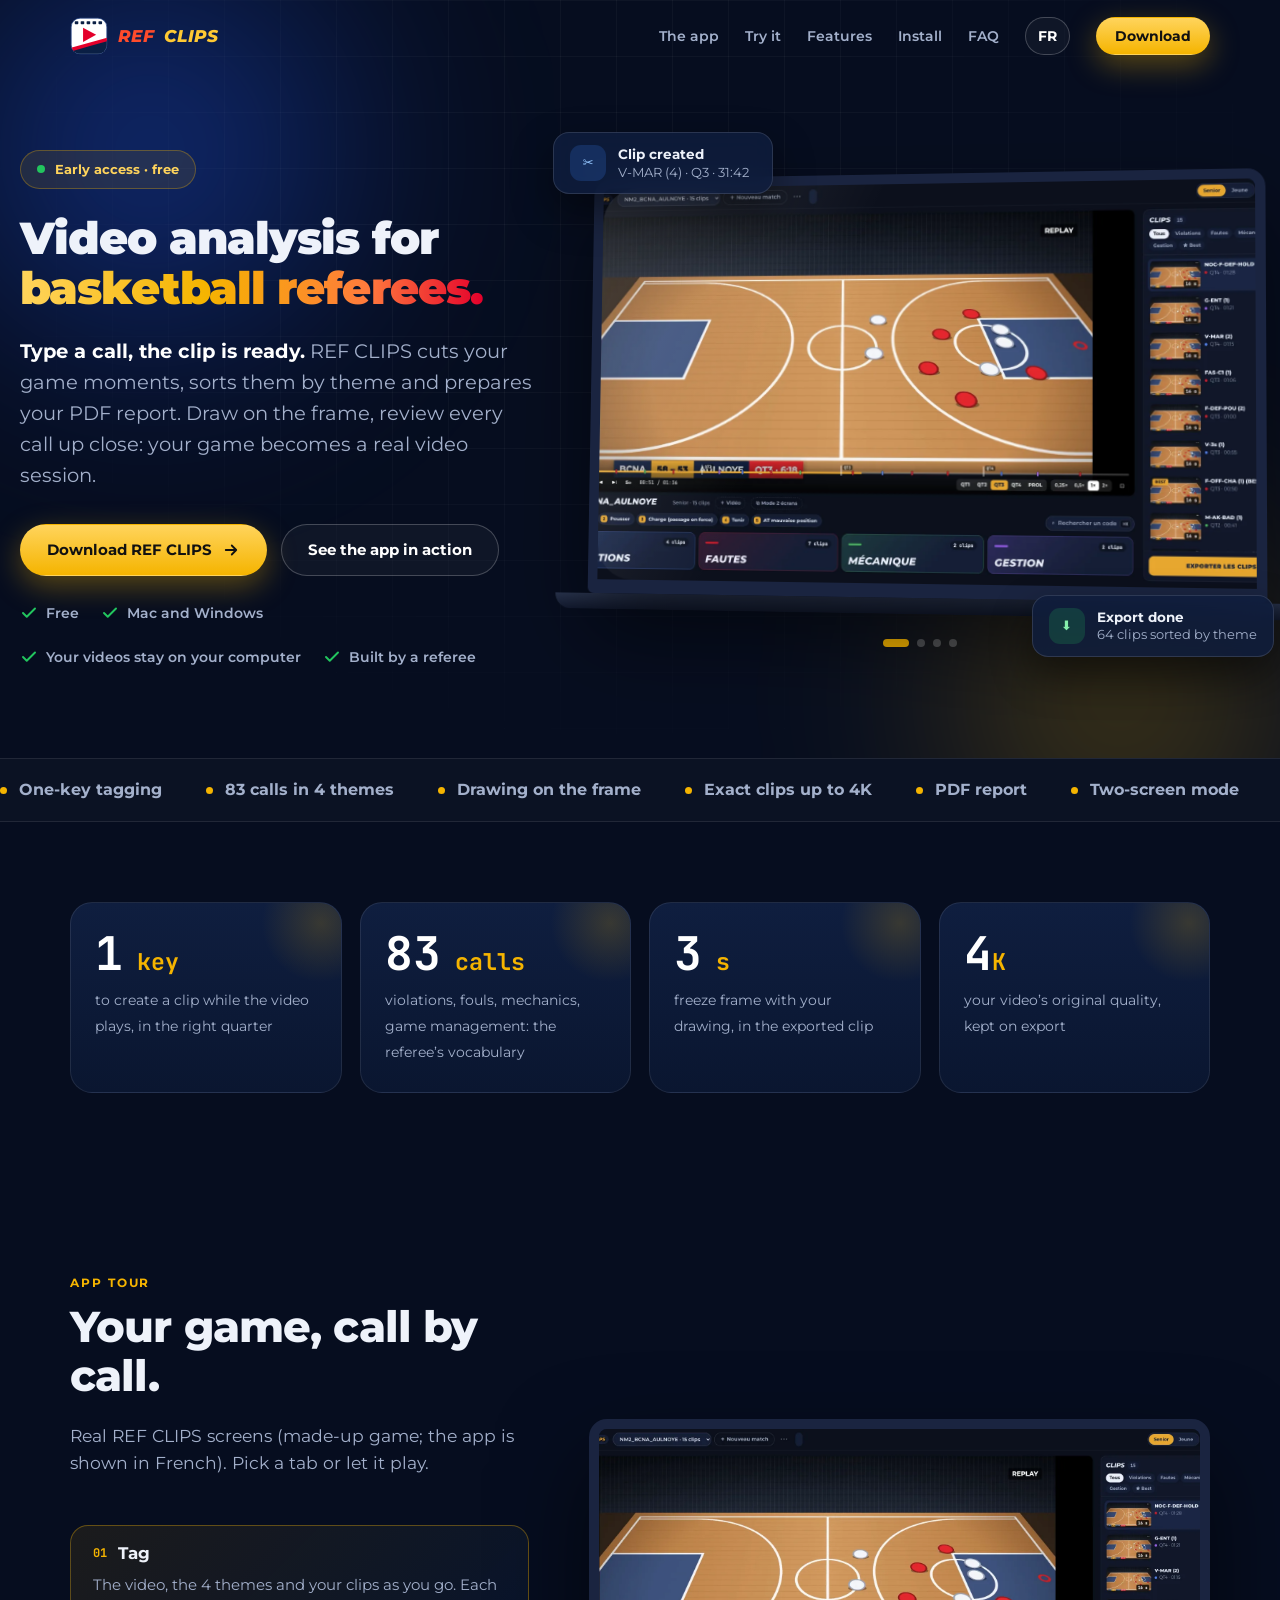
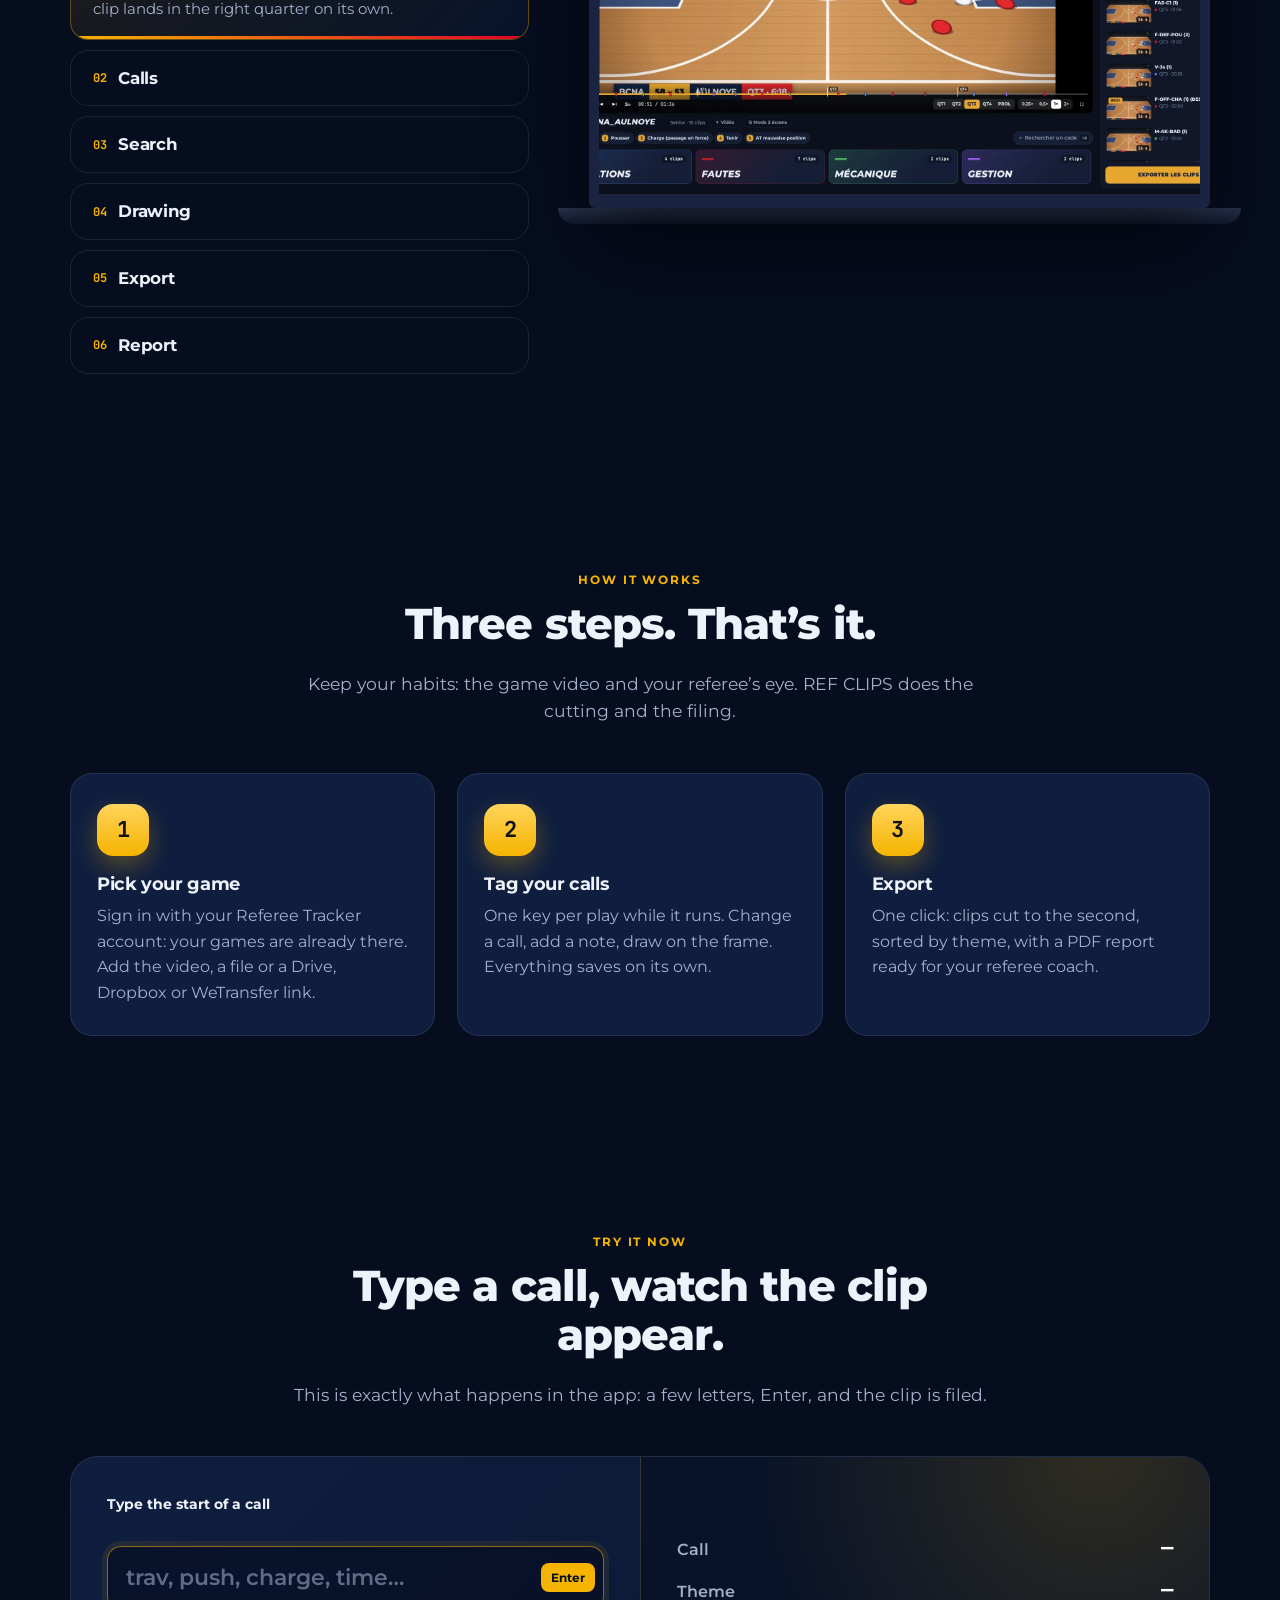
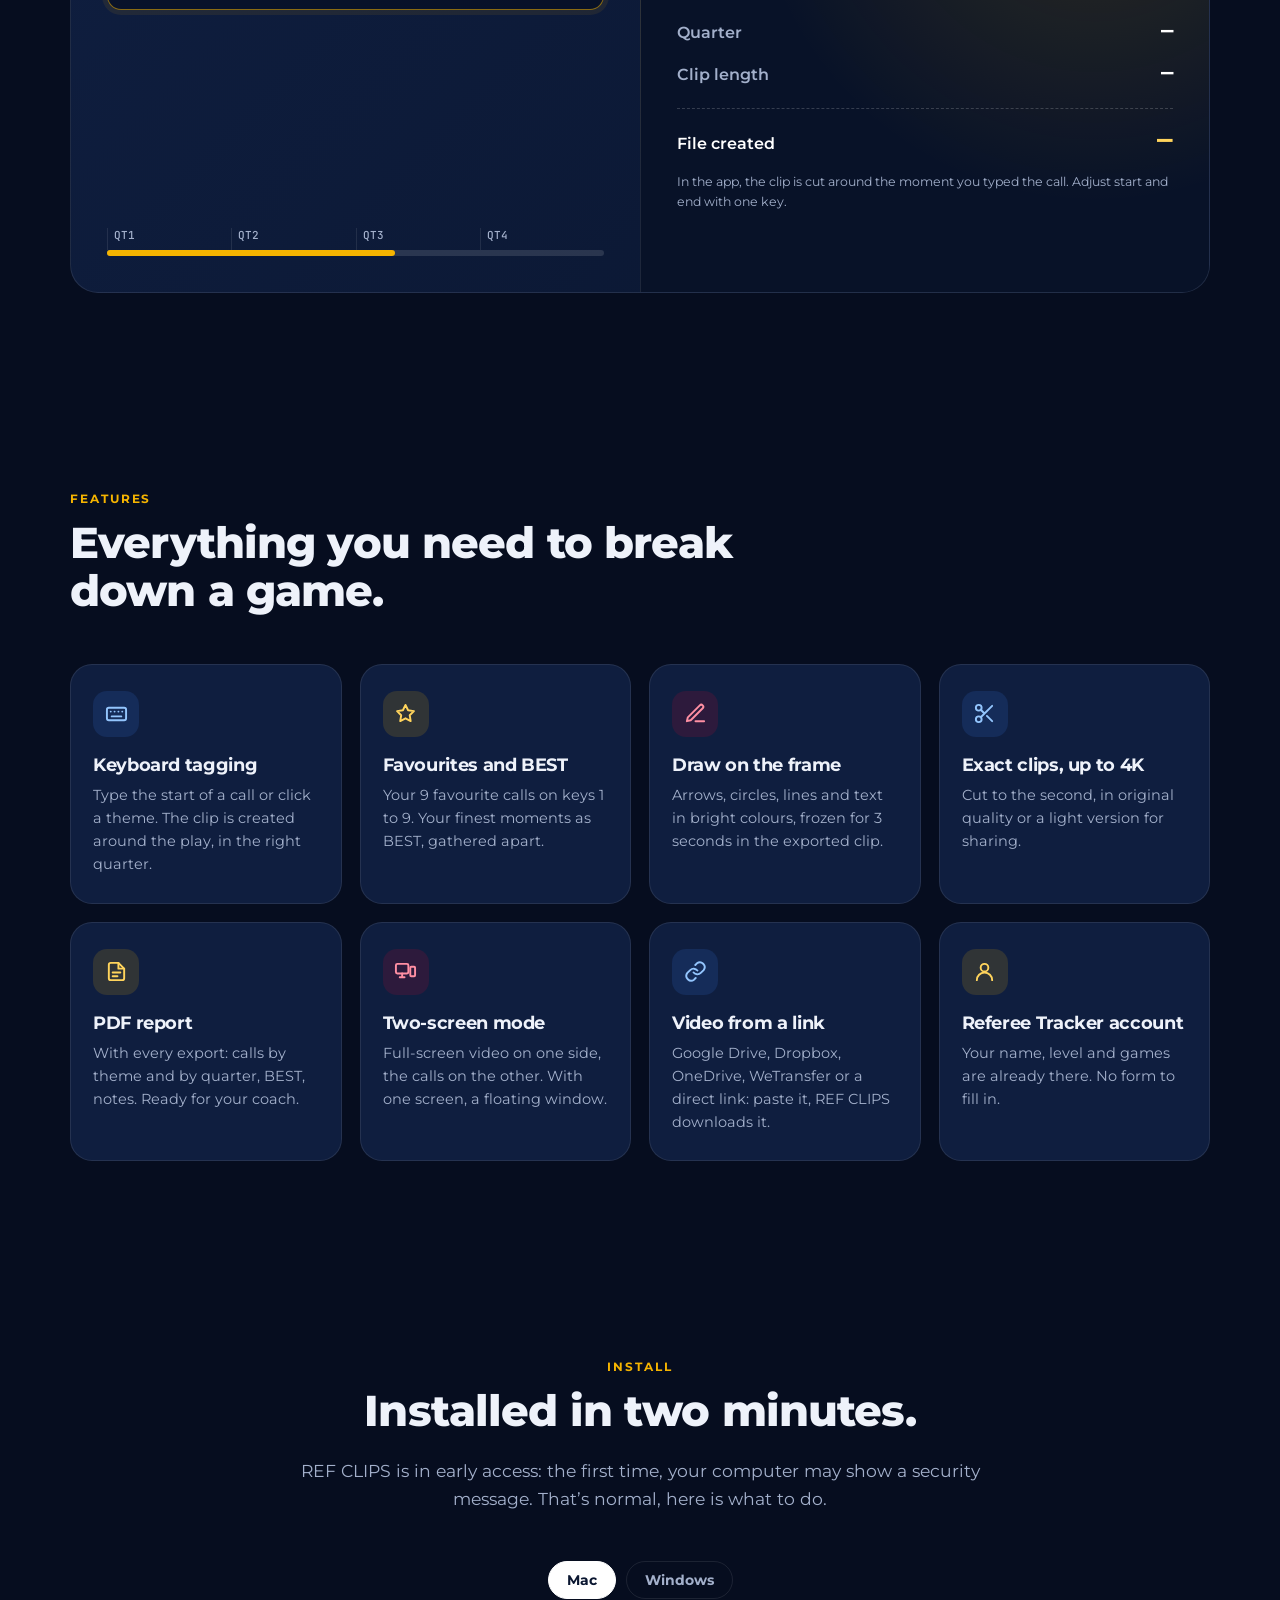
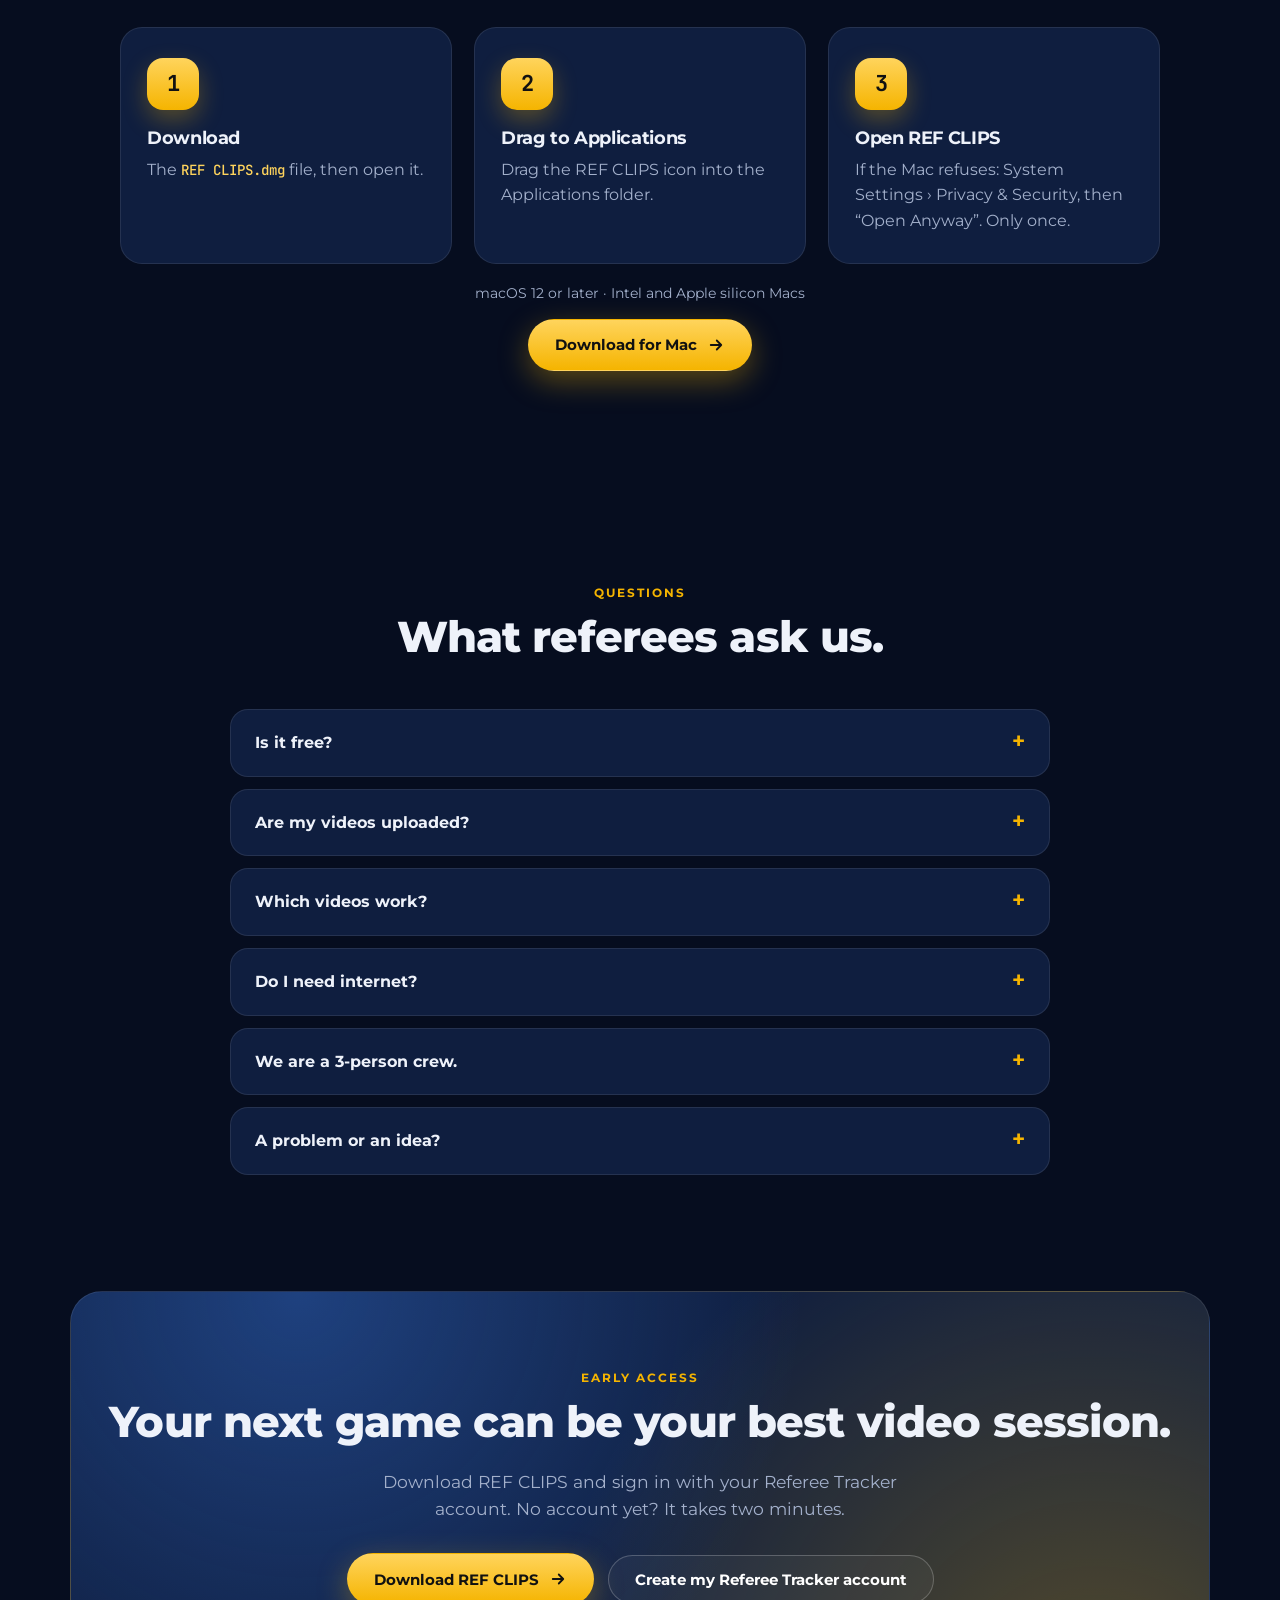
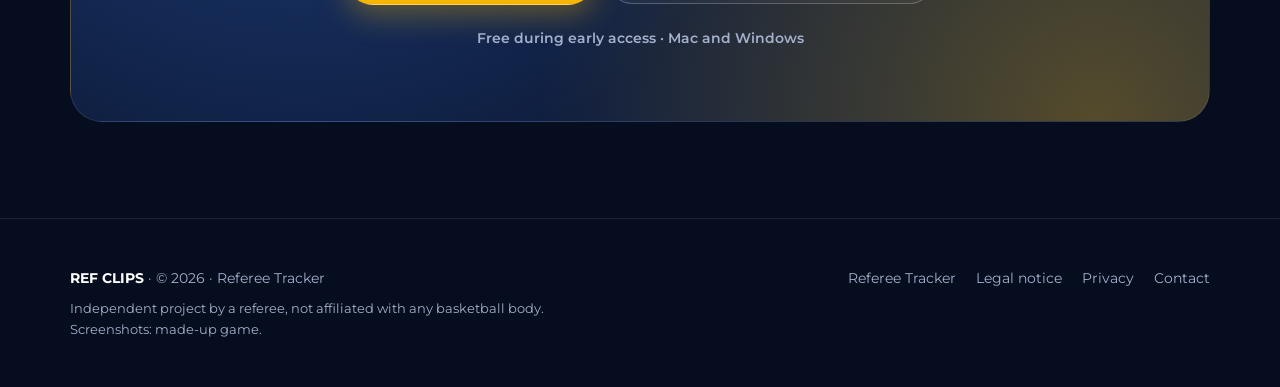
==== commit c9610d4a: "Site refait dans le style de referee-tracker.fr, avec les vrais écrans de REF CLIPS - rt.css et rt.j" ====
--- a/en/index.html
+++ b/en/index.html
@@ -4,239 +4,147 @@
 <meta charset="utf-8">
 <meta name="viewport" content="width=device-width, initial-scale=1">
 <title>REF CLIPS — video analysis for basketball referees</title>
-<meta name="description" content="REF CLIPS: the video analysis app for basketball referees. Tag your calls in a few keystrokes, cut exact clips, draw on the frame and get a PDF report. Mac and Windows.">
+<meta name="description" content="REF CLIPS: the video analysis app for basketball referees. Tag your calls in one keystroke, cut exact clips, draw on the frame and get a PDF report. Mac and Windows.">
 <meta name="theme-color" content="#060D1F">
 <link rel="canonical" href="https://clips.referee-tracker.fr/en/">
 <link rel="alternate" hreflang="fr" href="https://clips.referee-tracker.fr/">
 <link rel="alternate" hreflang="en" href="https://clips.referee-tracker.fr/en/">
 <link rel="icon" href="../img/favicon-32.png" sizes="32x32" type="image/png">
 <link rel="apple-touch-icon" href="../img/icon-256.png">
-<meta property="og:type" content="website">
-<meta property="og:title" content="REF CLIPS — video analysis for basketball referees">
-<meta property="og:description" content="Watch your game like a TV replay: tag your calls, cut clips, draw on the frame, get your report. Mac and Windows.">
-<meta property="og:url" content="https://clips.referee-tracker.fr/en/">
-<meta property="og:image" content="https://clips.referee-tracker.fr/img/og.jpg">
-<meta property="og:locale" content="en_GB">
+<meta property="og:type" content="website"><meta property="og:title" content="REF CLIPS — video analysis for basketball referees"><meta property="og:description" content="REF CLIPS: the video analysis app for basketball referees. Tag your calls in one keystroke, cut exact clips, draw on the frame and get a PDF report. Mac and Windows.">
+<meta property="og:url" content="https://clips.referee-tracker.fr/en/"><meta property="og:image" content="https://clips.referee-tracker.fr/img/og.jpg"><meta property="og:locale" content="en_GB">
 <meta name="twitter:card" content="summary_large_image">
-<link rel="preload" href="../fonts/montserrat-latin-900-normal.woff2" as="font" type="font/woff2" crossorigin>
+<link rel="preload" href="../fonts/montserrat-latin-800-normal.woff2" as="font" type="font/woff2" crossorigin>
 <link rel="stylesheet" href="../fonts/fonts.css">
-<link rel="stylesheet" href="../site.css?v=7">
-<script type="application/ld+json">
-{"@context":"https://schema.org","@type":"SoftwareApplication","name":"REF CLIPS","operatingSystem":"macOS 12+, Windows 10+","applicationCategory":"SportsApplication",
- "description":"Video analysis app for basketball referees: tag calls, cut clips, draw on the frame, PDF report.",
- "url":"https://clips.referee-tracker.fr/","publisher":{"@type":"Organization","name":"Referee Tracker","url":"https://www.referee-tracker.fr/"}}
-</script>
+<link rel="stylesheet" href="../rt.css?v=b104b">
+<link rel="stylesheet" href="../site.css?v=14">
+<script type="application/ld+json">{"@context": "https://schema.org", "@type": "SoftwareApplication", "name": "REF CLIPS", "operatingSystem": "macOS 12+, Windows 10+", "applicationCategory": "SportsApplication", "description": "REF CLIPS: the video analysis app for basketball referees. Tag your calls in one keystroke, cut exact clips, draw on the frame and get a PDF report. Mac and Windows.", "url": "https://clips.referee-tracker.fr/en/", "offers": {"@type": "Offer", "price": "0", "priceCurrency": "EUR"}, "publisher": {"@type": "Organization", "name": "Referee Tracker", "url": "https://www.referee-tracker.fr/"}}</script>
 </head>
 <body>
 <a class="skip" href="#contenu">Skip to content</a>
 
 <header class="top">
-  <a class="brand" href="#"><img src="../img/badge.svg" alt="" width="32" height="32"><span>REF<b>CLIPS</b></span></a>
-  <nav class="nav" aria-label="Menu"><a href="#marquer">Tag</a><a href="#exporter">Export</a><a href="#installer">Install</a><a href="#questions">FAQ</a></nav>
-  <a class="lang" href="../" hreflang="fr" lang="fr">FR</a>
-  <a class="btn-top" href="#telecharger">Download</a>
-  <div class="page-tl" aria-hidden="true"></div>
+  <div class="wrap">
+    <a class="brand" href="../" aria-label="REF CLIPS"><img src="../img/badge.svg" alt="" width="38" height="38">REF <b>CLIPS</b></a>
+    <nav class="nav" aria-label="Menu">
+      <a class="l" href="#visite">The app</a><a class="l" href="#essai">Try it</a><a class="l" href="#fonctions">Features</a><a class="l" href="#installer">Install</a><a class="l" href="#faq">FAQ</a>
+      <a class="btn btn-ghost btn-sm lang" href="../" hreflang="fr" lang="fr">FR</a>
+      <a class="btn btn-gold btn-sm" href="#installer">Download</a>
+    </nav>
+  </div>
 </header>
 
 <main id="contenu">
-
-<!-- Le replay : terrain vu par la caméra, dessin d'arbitre, bandeau télé, barre de temps du match -->
-<section class="replay" aria-label="REF CLIPS at a glance">
-  <div class="stage" aria-hidden="true">
-    <div class="cam">
-      <svg class="court" viewBox="0 0 940 500">
-        <defs>
-          <linearGradient id="wood" x1="0" x2="1"><stop offset="0" stop-color="#B9773C"/><stop offset=".5" stop-color="#D69A5C"/><stop offset="1" stop-color="#B9773C"/></linearGradient>
-          <pattern id="planks" width="940" height="22" patternUnits="userSpaceOnUse"><rect width="940" height="22" fill="url(#wood)"/><line x1="0" y1="21.5" x2="940" y2="21.5" stroke="#8E5726" stroke-opacity=".35"/></pattern>
-        </defs>
-        <rect width="940" height="500" fill="url(#planks)"/>
-        <g fill="none" stroke="#fff" stroke-width="5" stroke-opacity=".92">
-          <rect x="20" y="20" width="900" height="460"/><line x1="470" y1="20" x2="470" y2="480"/><circle cx="470" cy="250" r="60"/>
-          <path d="M920 30 h-140 a 220 220 0 0 0 0 440 h140"/><rect x="730" y="170" width="190" height="160" fill="#0A3D8F" fill-opacity=".7"/><circle cx="730" cy="250" r="60"/>
-          <path d="M20 30 h140 a 220 220 0 0 1 0 440 h-140"/><rect x="20" y="170" width="190" height="160" fill="#0A3D8F" fill-opacity=".7"/>
-          <path d="M880 210 a 40 40 0 0 0 0 80"/>
-        </g>
-        <circle cx="886" cy="250" r="9" fill="none" stroke="#E4002B" stroke-width="5"/>
-        <g class="pl"><circle cx="640" cy="210" r="15" fill="#E4002B"/><circle cx="690" cy="300" r="15" fill="#F3F5FA"/><circle cx="600" cy="320" r="15" fill="#E4002B"/>
-          <circle cx="770" cy="200" r="15" fill="#F3F5FA"/><circle cx="560" cy="160" r="15" fill="#F3F5FA"/><circle cx="800" cy="330" r="15" fill="#E4002B"/>
-          <circle cx="520" cy="270" r="15" fill="#F3F5FA"/><circle cx="700" cy="140" r="15" fill="#E4002B"/></g>
-        <g class="tele-floor" fill="none" stroke-linecap="round" stroke-linejoin="round">
-          <path class="t-arrow" d="M470 360 C 520 330, 570 290, 612 240"/>
-          <path class="t-head" d="M624 226 l-30 10 l14 22 z"/>
-          <circle class="t-ring" cx="640" cy="210" r="42"/>
-        </g>
-      </svg>
+<section class="hero" aria-labelledby="h1">
+  <div class="grille" aria-hidden="true"></div>
+  <div class="wrap hero-g">
+    <div>
+      <span class="pill rv"><i aria-hidden="true"></i>Early access · free</span>
+      <h1 id="h1" class="rv d1">Video analysis for <span class="grad">basketball referees.</span></h1>
+      <p class="lead rv d2"><strong style="color:#fff">Type a call, the clip is ready.</strong> REF CLIPS cuts your game moments, sorts them by theme and prepares your PDF report. Draw on the frame, review every call up close: your game becomes a real video session.</p>
+      <div class="cta rv d3">
+        <a class="btn btn-gold" data-dl="auto" href="#installer"><span data-os-label>Download REF CLIPS</span> <svg viewBox="0 0 24 24" fill="none" stroke="currentColor" stroke-width="2.4" stroke-linecap="round" stroke-linejoin="round" aria-hidden="true"><path d="M5 12h14M13 6l6 6-6 6"/></svg></a>
+        <a class="btn btn-ghost" href="#visite">See the app in action</a>
+      </div>
+      <ul class="proof rv d3"><li><svg viewBox="0 0 24 24" fill="none" stroke="currentColor" stroke-width="2.6" stroke-linecap="round" stroke-linejoin="round" aria-hidden="true"><path d="M20 6 9 17l-5-5"/></svg>Free</li><li><svg viewBox="0 0 24 24" fill="none" stroke="currentColor" stroke-width="2.6" stroke-linecap="round" stroke-linejoin="round" aria-hidden="true"><path d="M20 6 9 17l-5-5"/></svg>Mac and Windows</li><li><svg viewBox="0 0 24 24" fill="none" stroke="currentColor" stroke-width="2.6" stroke-linecap="round" stroke-linejoin="round" aria-hidden="true"><path d="M20 6 9 17l-5-5"/></svg>Your videos stay on your computer</li><li><svg viewBox="0 0 24 24" fill="none" stroke="currentColor" stroke-width="2.6" stroke-linecap="round" stroke-linejoin="round" aria-hidden="true"><path d="M20 6 9 17l-5-5"/></svg>Built by a referee</li></ul>
     </div>
-    <!-- Dessin de l'arbitre (en surimpression, comme à la télé) -->
-    <svg class="tele" viewBox="0 0 1000 560" preserveAspectRatio="xMidYMid slice">
-      <text class="t-word long" x="590" y="170">Travelling</text>
-    </svg>
-    <div class="lower">
-      <span class="lt-code">V-MAR</span>
-      <span class="lt-name">Travelling</span>
-      <span class="lt-time">QT3 · 31:42</span>
-      <span class="lt-freeze">3 s freeze frame</span>
-    </div>
-  </div>
-
-  <div class="pitch">
-    <h1>Watch your game like a TV replay.</h1>
-    <p class="lead">Type a code at the right moment and REF CLIPS cuts the clip, files it and prepares your report. The video analysis app built for basketball referees.</p>
-    <form class="demo" autocomplete="off" onsubmit="return false">
-      <label for="demoIn">Try it: type the start of a call, then Enter</label>
-      <div class="d-field"><input id="demoIn" placeholder="trav, push, charge, time…" maxlength="24" role="combobox" aria-controls="demoSugg" aria-autocomplete="list"><kbd>Enter</kbd></div>
-      <ul class="d-sugg" id="demoSugg" role="listbox" hidden></ul>
-      <p class="d-said" id="demoSaid" aria-live="polite"></p>
-    </form>
-    <div class="cta" id="telecharger">
-      <a class="btn" data-dl="auto" href="#installer"><span data-os-label>Download REF CLIPS</span><small data-os-sub>Mac and Windows · free during early access</small></a>
-      <p class="cta-alt">Also for <a data-dl="mac" href="#installer">Mac</a> and <a data-dl="win" href="#installer">Windows</a>. Sign in with your <a href="https://www.referee-tracker.fr/" rel="noopener">Referee Tracker account</a>.</p>
-    </div>
-  </div>
-
-  <!-- La barre de temps du match : les repères sont des clips -->
-  <div class="timeline" aria-hidden="true">
-    <div class="tl-qt"><span>QT1</span><span>QT2</span><span>QT3</span><span>QT4</span></div>
-    <div class="tl-bar">
-      <i style="left:4%;--c:var(--viol)"></i><i style="left:9%;--c:var(--faute)"></i><i style="left:13%;--c:var(--meca)"></i><i style="left:19%;--c:var(--faute)"></i>
-      <i style="left:24%;--c:var(--gest)"></i><i style="left:29%;--c:var(--viol)"></i><i style="left:33%;--c:var(--faute)"></i><i style="left:38%;--c:var(--faute)"></i>
-      <i style="left:44%;--c:var(--meca)"></i><i style="left:49%;--c:var(--viol)"></i><i style="left:55%;--c:var(--faute)"></i><i class="now" style="left:61%;--c:var(--viol)"></i>
-      <i style="left:66%;--c:var(--gest)"></i><i style="left:71%;--c:var(--faute)"></i><i style="left:77%;--c:var(--meca)"></i><i style="left:83%;--c:var(--faute)"></i>
-      <i style="left:88%;--c:var(--viol)"></i><i style="left:93%;--c:var(--faute)"></i>
-      <b style="width:61%"></b>
+    <div class="rv d2">
+      <div class="scene laptop">
+        <div class="pc"><div class="cadre" id="heroEcran"><img class="on" src="../img/app/accueil.webp" width="1920" height="1018" alt="REF CLIPS: the game video, the 4 themes and the clip list"><img loading="lazy" data-src="../img/app/dessin.webp" src="[data-uri]" width="1920" height="1018" alt="A clip reviewed up close with the referee’s drawing"><img loading="lazy" data-src="../img/app/codes.webp" src="[data-uri]" width="1920" height="1018" alt="The calls of the Fouls theme"><img loading="lazy" data-src="../img/app/export.webp" src="[data-uri]" width="1920" height="1018" alt="Export: quality and folder"><div class="reflet" aria-hidden="true"></div></div><div class="pied" aria-hidden="true"></div></div>
+        <div class="toast t1" aria-hidden="true"><div class="ic">✂</div><div><b>Clip created</b><span>V-MAR (4) · Q3 · 31:42</span></div></div><div class="toast t2" aria-hidden="true"><div class="ic">⬇</div><div><b>Export done</b><span>64 clips sorted by theme</span></div></div><div class="toast t3" aria-hidden="true"><div class="ic">▤</div><div><b>PDF report ready</b><span>NM2 BCNA – AULNOYE</span></div></div>
+      </div>
+      <div class="points"><button class="on" aria-label="REF CLIPS: the game video, the 4 themes and the clip list"></button><button aria-label="A clip reviewed up close with the referee’s drawing"></button><button aria-label="The calls of the Fouls theme"></button><button aria-label="Export: quality and folder"></button></div>
     </div>
   </div>
 </section>
 
-<!-- Marquer -->
-<section id="marquer" class="band" data-mk="viol">
-  <div class="split">
-    <div class="copy">
-      <h2>Type “trav”. It’s tagged.</h2>
-      <p>While the video plays, type the start of a call: REF CLIPS suggests the right one instantly. Press Enter and the clip is created around the play, in the right quarter.</p>
-      <ul class="facts">
-        <li><b>83 calls</b> in 4 themes: violations, fouls, mechanics, game management.</li>
-        <li><b>9 favourites</b> on keys 1 to 9 for the calls you use most.</li>
-        <li><b>Prefixes</b> for missed, phantom or no calls, and <b>BEST</b> for your finest moments.</li>
-        <li><b>Which referee</b> each clip is about, in 2- or 3-person crews.</li>
-      </ul>
+<div class="defile" aria-hidden="true"><ul><li>One-key tagging</li><li>83 calls in 4 themes</li><li>Drawing on the frame</li><li>Exact clips up to 4K</li><li>PDF report</li><li>Two-screen mode</li><li>Video from a link</li><li>Favourites on 1 to 9</li><li>Season BEST</li><li>Mac and Windows</li><li>One-key tagging</li><li>83 calls in 4 themes</li><li>Drawing on the frame</li><li>Exact clips up to 4K</li><li>PDF report</li><li>Two-screen mode</li><li>Video from a link</li><li>Favourites on 1 to 9</li><li>Season BEST</li><li>Mac and Windows</li></ul></div>
+
+<section aria-label="REF CLIPS" style="padding:80px 0">
+  <div class="wrap chiffres"><div class="chiffre rv"><strong data-to="1">0<small> key</small></strong><span>to create a clip while the video plays, in the right quarter</span></div><div class="chiffre rv d1"><strong data-to="83">0<small> calls</small></strong><span>violations, fouls, mechanics, game management: the referee’s vocabulary</span></div><div class="chiffre rv d2"><strong data-to="3">0<small> s</small></strong><span>freeze frame with your drawing, in the exported clip</span></div><div class="chiffre rv d3"><strong data-to="4">0<small>K</small></strong><span>your video’s original quality, kept on export</span></div></div>
+</section>
+
+<section id="visite" aria-labelledby="h-visite">
+  <div class="wrap visite large">
+    <div>
+      <div class="head rv"><span class="eyebrow">App tour</span><h2 id="h-visite">Your game, call by call.</h2><p>Real REF CLIPS screens (made-up game; the app is shown in French). Pick a tab or let it play.</p></div>
+      <div class="onglets rv d1" role="tablist"><button class="onglet on" role="tab" aria-selected="true"><h3><em>01</em>Tag</h3><p>The video, the 4 themes and your clips as you go. Each clip lands in the right quarter on its own.</p><span class="barre"></span></button><button class="onglet" role="tab" aria-selected="false"><h3><em>02</em>Calls</h3><p>Open a theme and the video pauses: pick the call, the clip is created around the play.</p><span class="barre"></span></button><button class="onglet" role="tab" aria-selected="false"><h3><em>03</em>Search</h3><p>Type the start of a call: REF CLIPS suggests the right one, Enter and it’s tagged.</p><span class="barre"></span></button><button class="onglet" role="tab" aria-selected="false"><h3><em>04</em>Drawing</h3><p>Arrow, circle, line, text. In the exported clip, the frame freezes for 3 seconds with your drawing.</p><span class="barre"></span></button><button class="onglet" role="tab" aria-selected="false"><h3><em>05</em>Export</h3><p>Original quality or a light version for WhatsApp, in the folder of your choice. Everything sorted by theme.</p><span class="barre"></span></button><button class="onglet" role="tab" aria-selected="false"><h3><em>06</em>Report</h3><p>A clear PDF report with every export: calls by theme and by quarter, BEST and notes.</p><span class="barre"></span></button></div>
     </div>
-    <div class="search" aria-hidden="true">
-      <div class="s-field"><span class="s-typed">trav</span><span class="s-caret"></span></div>
-      <ol class="s-list">
-        <li class="on"><em style="--c:var(--viol)"></em><span>Travelling</span><code>V-MAR</code><kbd>Enter</kbd></li>
-        <li><em style="--c:var(--faute)"></em><span>Push-off</span><code>F-OFF-DEM</code></li>
-        <li><em style="--c:var(--meca)"></em><span>Lead poor position</span><code>M-AT-BAD</code></li>
-      </ol>
-      <div class="s-clip"><em style="--c:var(--viol)"></em><b>V-MAR (4)</b><span>QT3 · 31:42 · 14 s</span></div>
-    </div>
+    <div class="rv d2"><div class="pc"><div class="cadre" id="visiteEcran"><img class="on" loading="lazy" src="../img/app/accueil.webp" width="1920" height="1018" alt="Tag"><img loading="lazy" data-src="../img/app/codes.webp" src="[data-uri]" width="1920" height="1018" alt="Calls"><img loading="lazy" data-src="../img/app/recherche.webp" src="[data-uri]" width="1920" height="1018" alt="Search"><img loading="lazy" data-src="../img/app/dessin.webp" src="[data-uri]" width="1920" height="1018" alt="Drawing"><img loading="lazy" data-src="../img/app/export.webp" src="[data-uri]" width="1920" height="1018" alt="Export"><img loading="lazy" data-src="../img/app/rapport.webp" src="[data-uri]" width="1920" height="1018" alt="Report"></div><div class="pied" aria-hidden="true"></div></div></div>
   </div>
 </section>
 
-<!-- Dessiner + 2 écrans + lien : les autres gestes, sans cartes -->
-<section class="band alt" data-mk="meca">
-  <div class="rows">
-    <article class="row">
-      <h3>Draw on the frame</h3>
-      <p>Arrows, circles, lines and text in bright colours. In the exported clip, the frame freezes for 3 seconds with your drawing, like a TV breakdown.</p>
-    </article>
-    <article class="row">
-      <h3>Two screens</h3>
-      <p>Full-screen video on one side, the calls on the other. With one screen, the calls fit in a small floating window.</p>
-    </article>
-    <article class="row">
-      <h3>Your video, wherever it comes from</h3>
-      <p>Camera or phone files, even 4K, in one or several parts. Or a Google Drive, Dropbox, OneDrive or WeTransfer link.</p>
-    </article>
+<section id="comment" aria-labelledby="h-comment">
+  <div class="wrap">
+    <div class="head c rv"><span class="eyebrow">How it works</span><h2 id="h-comment">Three steps. That’s it.</h2><p>Keep your habits: the game video and your referee’s eye. REF CLIPS does the cutting and the filing.</p></div>
+    <div class="etapes"><article class="etape rv"><div class="n">1</div><h3>Pick your game</h3><p>Sign in with your Referee Tracker account: your games are already there. Add the video, a file or a Drive, Dropbox or WeTransfer link.</p></article><article class="etape rv d1"><div class="n">2</div><h3>Tag your calls</h3><p>One key per play while it runs. Change a call, add a note, draw on the frame. Everything saves on its own.</p></article><article class="etape rv d2"><div class="n">3</div><h3>Export</h3><p>One click: clips cut to the second, sorted by theme, with a PDF report ready for your referee coach.</p></article></div>
   </div>
 </section>
 
-<!-- Exporter : le résultat concret -->
-<section id="exporter" class="band" data-mk="faute">
-  <div class="split rev">
-    <div class="copy">
-      <h2>One click, everything filed.</h2>
-      <p>Every clip is cut to the second, in original quality for analysis or a light version for WhatsApp and Drive. Your clips arrive sorted by theme, with a PDF report ready for your referee coach.</p>
-    </div>
-    <div class="out" aria-hidden="true">
-      <ul class="tree">
-        <li class="d">SENIOR</li>
-        <li class="d l2">NM2_BCNA_AULNOYE</li>
-        <li class="d l3" style="--c:var(--viol)">VIOLATIONS <i>12</i></li>
-        <li class="f l4">V-MAR (4).mp4</li>
-        <li class="d l3" style="--c:var(--faute)">FAUTES <i>27</i></li>
-        <li class="f l4">OUB-F-OFF-ECR (1).mp4</li>
-        <li class="d l3" style="--c:var(--meca)">MEKA REF <i>15</i></li>
-        <li class="d l3" style="--c:var(--gest)">GESTION <i>10</i></li>
-        <li class="f l3 pdf">Rapport_NM2_BCNA_AULNOYE.pdf</li>
-      </ul>
-      <div class="sheet">
-        <div class="sh-head"><img src="../img/badge.svg" alt=""><span>Video analysis report</span><b>NM2 BCNA – AULNOYE</b></div>
-        <div class="sh-cards"><span style="--c:var(--viol)"><b>12</b>Violations</span><span style="--c:var(--faute)"><b>27</b>Fouls</span><span style="--c:var(--meca)"><b>15</b>Mechanics</span><span style="--c:var(--gest)"><b>10</b>Management</span></div>
-        <div class="sh-lines"><i></i><i></i><i class="g"></i><i></i><i></i></div>
+<section id="essai" aria-labelledby="h-essai">
+  <div class="wrap">
+    <div class="head c rv"><span class="eyebrow">Try it now</span><h2 id="h-essai">Type a call, watch the clip appear.</h2><p>This is exactly what happens in the app: a few letters, Enter, and the clip is filed.</p></div>
+    <div class="calc rv">
+      <form class="demo" autocomplete="off" onsubmit="return false">
+        <label for="demoIn">Type the start of a call</label>
+        <div class="d-field"><input id="demoIn" placeholder="trav, push, charge, time…" maxlength="24" role="combobox" aria-controls="demoSugg" aria-autocomplete="list" aria-expanded="false"><kbd>Enter</kbd></div>
+        <ul class="d-sugg" id="demoSugg" role="listbox"></ul>
+        <div class="d-tl" aria-hidden="true"><span>QT1</span><span>QT2</span><span>QT3</span><span>QT4</span><div class="d-bar" id="demoBar"><b></b></div></div>
+      </form>
+      <div class="res" aria-live="polite">
+        <div class="ligne"><span>Call</span><b id="rCode">—</b></div><div class="ligne"><span>Theme</span><b id="rTheme">—</b></div><div class="ligne"><span>Quarter</span><b id="rQt">—</b></div><div class="ligne"><span>Clip length</span><b id="rDur">—</b></div>
+        <div class="ligne net"><span>File created</span><b id="rFile">—</b></div>
+        <p class="note">In the app, the clip is cut around the moment you typed the call. Adjust start and end with one key.</p>
       </div>
     </div>
   </div>
 </section>
 
-<!-- Les 3 étapes : une vraie séquence -->
-<section class="band alt" data-mk="gest">
-  <h2 class="center">Three steps. That’s it.</h2>
-  <ol class="steps">
-    <li><b>Pick the game</b><span>Sign in with your Referee Tracker account: your games are already there. Add the video.</span></li>
-    <li><b>Tag your calls</b><span>Type calls as it plays. Adjust, add a note, draw. Everything saves on its own.</span></li>
-    <li><b>Export</b><span>Clips sorted by theme and a PDF report, in the folder of your choice.</span></li>
-  </ol>
-  <div class="rt">
-    <img src="../img/badge.svg" alt="">
-    <p><b>Part of the Referee Tracker family.</b> REF CLIPS uses your <a href="https://www.referee-tracker.fr/" rel="noopener">Referee Tracker</a> account, the app that tracks your appointments, travel and fees: your name, level and games are filled in for you.</p>
+<section id="fonctions" aria-labelledby="h-fonctions">
+  <div class="wrap">
+    <div class="head rv"><span class="eyebrow">Features</span><h2 id="h-fonctions">Everything you need to break down a game.</h2></div>
+    <div class="cartes"><article class="carte rv"><div class="ico"><svg viewBox="0 0 24 24" fill="none" stroke="currentColor" stroke-width="2" stroke-linecap="round" stroke-linejoin="round" aria-hidden="true"><rect x="2" y="6" width="20" height="13" rx="2"/><path d="M6 10h.01M10 10h.01M14 10h.01M18 10h.01M7 15h10"/></svg></div><h3>Keyboard tagging</h3><p>Type the start of a call or click a theme. The clip is created around the play, in the right quarter.</p></article><article class="carte rv d1"><div class="ico"><svg viewBox="0 0 24 24" fill="none" stroke="currentColor" stroke-width="2" stroke-linecap="round" stroke-linejoin="round" aria-hidden="true"><path d="m12 3 2.7 5.6 6.1.9-4.4 4.3 1 6.1L12 17l-5.5 2.9 1-6.1L3.2 9.5l6.1-.9z"/></svg></div><h3>Favourites and BEST</h3><p>Your 9 favourite calls on keys 1 to 9. Your finest moments as BEST, gathered apart.</p></article><article class="carte rv d2"><div class="ico"><svg viewBox="0 0 24 24" fill="none" stroke="currentColor" stroke-width="2" stroke-linecap="round" stroke-linejoin="round" aria-hidden="true"><path d="M12 20h9"/><path d="M16.5 3.5a2.1 2.1 0 0 1 3 3L7 19l-4 1 1-4z"/></svg></div><h3>Draw on the frame</h3><p>Arrows, circles, lines and text in bright colours, frozen for 3 seconds in the exported clip.</p></article><article class="carte rv d3"><div class="ico"><svg viewBox="0 0 24 24" fill="none" stroke="currentColor" stroke-width="2" stroke-linecap="round" stroke-linejoin="round" aria-hidden="true"><circle cx="6" cy="6" r="3"/><circle cx="6" cy="18" r="3"/><path d="M20 4 8.1 15.9M14.5 14.5 20 20M8.1 8.1 12 12"/></svg></div><h3>Exact clips, up to 4K</h3><p>Cut to the second, in original quality or a light version for sharing.</p></article><article class="carte rv"><div class="ico"><svg viewBox="0 0 24 24" fill="none" stroke="currentColor" stroke-width="2" stroke-linecap="round" stroke-linejoin="round" aria-hidden="true"><path d="M14 3H6a2 2 0 0 0-2 2v14a2 2 0 0 0 2 2h12a2 2 0 0 0 2-2V9z"/><path d="M14 3v6h6M8 13h8M8 17h5"/></svg></div><h3>PDF report</h3><p>With every export: calls by theme and by quarter, BEST, notes. Ready for your coach.</p></article><article class="carte rv d1"><div class="ico"><svg viewBox="0 0 24 24" fill="none" stroke="currentColor" stroke-width="2" stroke-linecap="round" stroke-linejoin="round" aria-hidden="true"><rect x="2" y="4" width="13" height="10" rx="1.5"/><rect x="17" y="7" width="5" height="10" rx="1"/><path d="M6 18h5M8.5 14v4"/></svg></div><h3>Two-screen mode</h3><p>Full-screen video on one side, the calls on the other. With one screen, a floating window.</p></article><article class="carte rv d2"><div class="ico"><svg viewBox="0 0 24 24" fill="none" stroke="currentColor" stroke-width="2" stroke-linecap="round" stroke-linejoin="round" aria-hidden="true"><path d="M10 13a5 5 0 0 0 7.5.5l3-3a5 5 0 0 0-7-7l-1.7 1.7"/><path d="M14 11a5 5 0 0 0-7.5-.5l-3 3a5 5 0 0 0 7 7l1.7-1.7"/></svg></div><h3>Video from a link</h3><p>Google Drive, Dropbox, OneDrive, WeTransfer or a direct link: paste it, REF CLIPS downloads it.</p></article><article class="carte rv d3"><div class="ico"><svg viewBox="0 0 24 24" fill="none" stroke="currentColor" stroke-width="2" stroke-linecap="round" stroke-linejoin="round" aria-hidden="true"><circle cx="12" cy="8" r="4"/><path d="M4 21a8 8 0 0 1 16 0"/></svg></div><h3>Referee Tracker account</h3><p>Your name, level and games are already there. No form to fill in.</p></article></div>
   </div>
 </section>
 
-<!-- Installer -->
-<section id="installer" class="band" data-mk="viol">
-  <h2 class="center">Install in two minutes</h2>
-  <p class="center intro">REF CLIPS is in early access: the first time, your computer may show a security message. Here is what to do.</p>
-  <div class="os-tabs" role="tablist"><button role="tab" data-os="mac" class="on">Mac</button><button role="tab" data-os="win">Windows</button></div>
-  <div class="os-pane" data-pane="mac">
-    <ol class="howto">
-      <li>Download <b>REF CLIPS.dmg</b> and open it.</li>
-      <li>Drag the REF CLIPS icon into <b>Applications</b>.</li>
-      <li>Open REF CLIPS. If the Mac refuses: <b>System Settings › Privacy &amp; Security</b>, scroll down and click <b>Open Anyway</b>. Only once.</li>
-    </ol>
-    <p class="req">macOS 12 or later, Intel and Apple silicon Macs.</p>
-    <a class="btn small" data-dl="mac" href="#installer">Download for Mac</a>
-  </div>
-  <div class="os-pane" data-pane="win" hidden>
-    <ol class="howto">
-      <li>Download <b>REF CLIPS Setup.exe</b> and open it.</li>
-      <li>If Windows shows “Windows protected your PC”: click <b>More info</b>, then <b>Run anyway</b>.</li>
-      <li>It installs on its own. REF CLIPS appears on your desktop.</li>
-    </ol>
-    <p class="req">Windows 10 and 11, 64-bit.</p>
-    <a class="btn small" data-dl="win" href="#installer">Download for Windows</a>
+<section id="installer" aria-labelledby="h-installer">
+  <div class="wrap">
+    <div class="head c rv"><span class="eyebrow">Install</span><h2 id="h-installer">Installed in two minutes.</h2><p>REF CLIPS is in early access: the first time, your computer may show a security message. That’s normal, here is what to do.</p></div>
+    <div class="pc-tabs rv" role="tablist"><button class="on" data-os="mac" role="tab" aria-selected="true">Mac</button><button data-os="win" role="tab" aria-selected="false">Windows</button></div>
+    <div class="os-pane" data-pane="mac"><div class="etapes"><article class="etape"><div class="n">1</div><h3>Download</h3><p>The <code>REF CLIPS.dmg</code> file, then open it.</p></article><article class="etape"><div class="n">2</div><h3>Drag to Applications</h3><p>Drag the REF CLIPS icon into the Applications folder.</p></article><article class="etape"><div class="n">3</div><h3>Open REF CLIPS</h3><p>If the Mac refuses: System Settings › Privacy & Security, then “Open Anyway”. Only once.</p></article></div><p class="req">macOS 12 or later · Intel and Apple silicon Macs</p><p class="c"><a class="btn btn-gold" data-dl="mac" href="#installer">Download for Mac <svg viewBox="0 0 24 24" fill="none" stroke="currentColor" stroke-width="2.4" stroke-linecap="round" stroke-linejoin="round" aria-hidden="true"><path d="M5 12h14M13 6l6 6-6 6"/></svg></a></p></div>
+    <div class="os-pane" data-pane="win" hidden><div class="etapes"><article class="etape"><div class="n">1</div><h3>Download</h3><p>The <code>REF CLIPS Setup.exe</code> file, then open it.</p></article><article class="etape"><div class="n">2</div><h3>Skip the warning</h3><p>If Windows shows “Windows protected your PC”: “More info”, then “Run anyway”.</p></article><article class="etape"><div class="n">3</div><h3>Installed</h3><p>It installs on its own. REF CLIPS appears on your desktop.</p></article></div><p class="req">Windows 10 and 11 · 64-bit</p><p class="c"><a class="btn btn-gold" data-dl="win" href="#installer">Download for Windows <svg viewBox="0 0 24 24" fill="none" stroke="currentColor" stroke-width="2.4" stroke-linecap="round" stroke-linejoin="round" aria-hidden="true"><path d="M5 12h14M13 6l6 6-6 6"/></svg></a></p></div>
   </div>
 </section>
 
-<!-- Questions -->
-<section id="questions" class="band alt" data-mk="faute">
-  <h2 class="center">Questions</h2>
-  <div class="faq">
-    <details><summary>Is it free?</summary><p>Yes, during early access, for every referee with a Referee Tracker account.</p></details>
-    <details><summary>Are my videos uploaded?</summary><p>No. Your videos, clips, notes and reports stay on your computer. If you agree, REF CLIPS only sends usage statistics to improve. Details in the <a href="https://app.referee-tracker.fr/confidentialite.html" rel="noopener">privacy policy</a> (in French).</p></details>
-    <details><summary>Which videos work?</summary><p>MP4, MOV, MTS, AVI and other camera and phone formats, up to 4K, in one or several files. Google Drive, Dropbox, OneDrive, WeTransfer and direct links too. YouTube does not allow downloads: ask the club for the file.</p></details>
-    <details><summary>Do I need internet?</summary><p>Only to sign in and to fetch a video from a link. Analysis and export work offline.</p></details>
-    <details><summary>We are a 3-person crew.</summary><p>Choose “3 referees” in the settings: the Centre calls and triple whistle appear.</p></details>
-    <details><summary>A problem or an idea?</summary><p>In REF CLIPS, open <b>⋯ › Report a problem</b>: your message goes straight to the team.</p></details>
+<section id="faq" aria-labelledby="h-faq">
+  <div class="wrap">
+    <div class="head c rv"><span class="eyebrow">Questions</span><h2 id="h-faq">What referees ask us.</h2></div>
+    <div class="faq rv"><details><summary>Is it free?</summary><p>Yes, during early access, for every referee with a Referee Tracker account.</p></details><details><summary>Are my videos uploaded?</summary><p>No. Your videos, clips, notes and reports stay on your computer. If you agree, REF CLIPS only sends usage statistics to improve. Details in the <a href="https://app.referee-tracker.fr/confidentialite.html">privacy policy</a> (in French).</p></details><details><summary>Which videos work?</summary><p>MP4, MOV, MTS, AVI and other camera and phone formats, up to 4K, in one or several files. Google Drive, Dropbox, OneDrive, WeTransfer and direct links too. YouTube does not allow downloads: ask the club for the file.</p></details><details><summary>Do I need internet?</summary><p>Only to sign in and to fetch a video from a link. Analysis and export work offline.</p></details><details><summary>We are a 3-person crew.</summary><p>Choose “3 referees” in the settings: the Centre calls and the triple whistle appear. You can also mark which referee each clip is about.</p></details><details><summary>A problem or an idea?</summary><p>In REF CLIPS, open ⋯ › Report a problem: your message goes straight to the team.</p></details></div>
+  </div>
+</section>
+
+<section aria-label="Early access" style="padding-top:20px">
+  <div class="wrap">
+    <div class="final rv">
+      <span class="eyebrow">Early access</span>
+      <h2>Your next game can be your best video session.</h2>
+      <p>Download REF CLIPS and sign in with your Referee Tracker account. No account yet? It takes two minutes.</p>
+      <a class="btn btn-gold" data-dl="auto" href="#installer">Download REF CLIPS <svg viewBox="0 0 24 24" fill="none" stroke="currentColor" stroke-width="2.4" stroke-linecap="round" stroke-linejoin="round" aria-hidden="true"><path d="M5 12h14M13 6l6 6-6 6"/></svg></a>
+      <a class="btn btn-ghost" href="https://www.referee-tracker.fr/inscription.html">Create my Referee Tracker account</a>
+      <div class="places">Free during early access · Mac and Windows</div>
+    </div>
   </div>
 </section>
 </main>
 
-<footer class="foot">
-  <a class="brand" href="#"><img src="../img/badge.svg" alt="" width="26" height="26"><span>REF<b>CLIPS</b></span></a>
-  <nav aria-label="Liens"><a href="https://www.referee-tracker.fr/" rel="noopener">Referee Tracker</a><a href="https://app.referee-tracker.fr/confidentialite.html" rel="noopener">Privacy</a><a href="https://app.referee-tracker.fr/mentions-legales.html" rel="noopener">Legal notice</a></nav>
-  <p>Made by referees, for referees.</p>
+<footer>
+  <div class="wrap">
+    <div><strong style="color:#fff">REF CLIPS</strong> · © <span id="annee">2026</span> · <a href="https://www.referee-tracker.fr/">Referee Tracker</a>
+      <span class="legal">Independent project by a referee, not affiliated with any basketball body. Screenshots: made-up game.</span></div>
+    <nav aria-label="Liens"><a href="https://www.referee-tracker.fr/">Referee Tracker</a><a href="https://app.referee-tracker.fr/mentions-legales.html">Legal notice</a><a href="https://app.referee-tracker.fr/confidentialite.html">Privacy</a><a href="mailto:contact@referee-tracker.fr">Contact</a></nav>
+  </div>
 </footer>
-<script src="../site.js?v=4"></script>
+<script src="../rt.js?v=b76" defer></script>
+<script src="../site.js?v=10" defer></script>
 </body>
 </html>
--- a/fonts/fonts.css
+++ b/fonts/fonts.css
@@ -1,9 +1,10 @@
-/* Polices embarquées : l'app fonctionne hors ligne. Montserrat + JetBrains Mono (licence OFL). */
-@font-face{font-family:"Montserrat";font-weight:400;font-display:swap;src:url("montserrat-latin-400-normal.woff2") format("woff2")}
-@font-face{font-family:"Montserrat";font-weight:500;font-display:swap;src:url("montserrat-latin-500-normal.woff2") format("woff2")}
-@font-face{font-family:"Montserrat";font-weight:600;font-display:swap;src:url("montserrat-latin-600-normal.woff2") format("woff2")}
-@font-face{font-family:"Montserrat";font-weight:700;font-display:swap;src:url("montserrat-latin-700-normal.woff2") format("woff2")}
-@font-face{font-family:"Montserrat";font-weight:800;font-display:swap;src:url("montserrat-latin-800-normal.woff2") format("woff2")}
-@font-face{font-family:"JetBrains Mono";font-weight:500;font-display:swap;src:url("jetbrains-mono-latin-500-normal.woff2") format("woff2")}
-@font-face{font-family:"Montserrat";font-weight:900;font-display:swap;src:url("montserrat-latin-900-normal.woff2") format("woff2")}
-@font-face{font-family:"Montserrat";font-style:italic;font-weight:800 900;font-display:swap;src:url("montserrat-latin-800-italic.woff2") format("woff2")}
+/* Polices auto-hébergées (aucune requête vers Google Fonts : zéro transfert d'IP à un tiers). Montserrat (OFL) + JetBrains Mono (OFL). */
+@font-face{font-family:"Montserrat";font-style:normal;font-weight:400;font-display:swap;src:url("montserrat-latin-400-normal.woff2") format("woff2")}
+@font-face{font-family:"Montserrat";font-style:normal;font-weight:500;font-display:swap;src:url("montserrat-latin-500-normal.woff2") format("woff2")}
+@font-face{font-family:"Montserrat";font-style:normal;font-weight:600;font-display:swap;src:url("montserrat-latin-600-normal.woff2") format("woff2")}
+@font-face{font-family:"Montserrat";font-style:normal;font-weight:700;font-display:swap;src:url("montserrat-latin-700-normal.woff2") format("woff2")}
+@font-face{font-family:"Montserrat";font-style:normal;font-weight:800;font-display:swap;src:url("montserrat-latin-800-normal.woff2") format("woff2")}
+@font-face{font-family:"Montserrat";font-style:italic;font-weight:800;font-display:swap;src:url("montserrat-latin-800-italic.woff2") format("woff2")}
+@font-face{font-family:"Montserrat";font-style:normal;font-weight:900;font-display:swap;src:url("montserrat-latin-900-normal.woff2") format("woff2")}
+@font-face{font-family:"JetBrains Mono";font-style:normal;font-weight:500;font-display:swap;src:url("jetbrains-mono-latin-500-normal.woff2") format("woff2")}
+@font-face{font-family:"JetBrains Mono";font-style:normal;font-weight:700;font-display:swap;src:url("jetbrains-mono-latin-700-normal.woff2") format("woff2")}
--- a/rt.css
+++ b/rt.css
@@ -0,0 +1,256 @@
+/* Referee Tracker — site vitrine b76 : design sombre animé, aperçus réels de l'app. Vanilla CSS. */
+:root{
+  --bg:#060D1F;--bg2:#0A1630;--card:#0F1E3F;--card2:#132650;--line:rgba(255,255,255,.09);
+  --text:#EEF2FA;--muted:#A3B0CB;--gold:#F5B400;--gold2:#FFD45C;--red:#E4002B;--blue:#3B82F6;--green:#22C55E;
+  --font:"Montserrat",system-ui,-apple-system,"Segoe UI",Roboto,sans-serif;--mono:"JetBrains Mono",ui-monospace,Menlo,monospace;
+  --max:1180px;--r:22px;color-scheme:dark
+}
+*{box-sizing:border-box}
+html{scroll-behavior:smooth;-webkit-text-size-adjust:100%}
+body{margin:0;background:var(--bg);color:var(--text);font:400 16px/1.6 var(--font);overflow-x:hidden}
+img{max-width:100%;display:block}
+a{color:inherit}
+:focus-visible{outline:3px solid var(--gold);outline-offset:3px;border-radius:6px}
+.skip{position:absolute;left:-999px;top:8px;background:var(--gold);color:#000;padding:8px 14px;border-radius:8px;z-index:99}
+.skip:focus{left:8px}
+.wrap{max-width:var(--max);margin:0 auto;padding:0 20px}
+.eyebrow{display:inline-block;font:700 12px/1 var(--font);letter-spacing:.16em;text-transform:uppercase;color:var(--gold);margin-bottom:14px}
+h1,h2,h3{line-height:1.12;margin:0 0 .5em;letter-spacing:-.02em}
+h1{font-size:clamp(2.1rem,4.6vw,3.6rem);font-weight:900}
+h2{font-size:clamp(1.7rem,3.6vw,2.7rem);font-weight:800}
+h3{font-size:1.12rem;font-weight:700}
+p{margin:0 0 1em}
+.muted{color:var(--muted)}
+.grad{background:linear-gradient(92deg,var(--gold2),var(--gold) 40%,#FF7A3D 75%,var(--red));-webkit-background-clip:text;background-clip:text;color:transparent}
+section{padding:96px 0;position:relative}
+.head{max-width:720px;margin-bottom:48px}
+.head.c{margin-inline:auto;text-align:center}
+.head p{color:var(--muted);font-size:1.08rem}
+
+/* ---- boutons ---- */
+.btn{display:inline-flex;align-items:center;gap:10px;font:700 15px/1 var(--font);padding:16px 26px;border-radius:999px;text-decoration:none;border:1px solid transparent;transition:transform .2s,box-shadow .2s,background .2s;cursor:pointer}
+.btn:hover{transform:translateY(-2px)}
+.btn-gold{background:linear-gradient(180deg,var(--gold2),var(--gold));color:#111;box-shadow:0 10px 30px rgba(245,180,0,.35)}
+.btn-gold:hover{box-shadow:0 14px 40px rgba(245,180,0,.5)}
+.btn-ghost{border-color:rgba(255,255,255,.22);color:#fff;background:rgba(255,255,255,.04)}
+.btn-ghost:hover{background:rgba(255,255,255,.1)}
+.btn-sm{padding:11px 18px;font-size:14px}
+.btn svg{width:18px;height:18px}
+
+/* ---- barre du haut ---- */
+.top{position:fixed;inset:0 0 auto 0;z-index:50;transition:background .3s,border-color .3s,backdrop-filter .3s;border-bottom:1px solid transparent}
+.top.solid{background:rgba(6,13,31,.78);backdrop-filter:blur(14px);-webkit-backdrop-filter:blur(14px);border-color:var(--line)}
+.top .wrap{display:flex;align-items:center;justify-content:space-between;height:72px}
+.brand{display:flex;align-items:center;gap:10px;text-decoration:none;font:italic 800 17px/1 var(--font);letter-spacing:.02em}
+.brand img{width:38px;height:auto}
+.brand{color:#FF4B2B}.brand b{color:#FFC933;font-weight:800}/* b100 — logo officiel : REFEREE rouge, TRACKER jaune (comme dans l'app) */
+.nav{display:flex;align-items:center;gap:26px}
+.nav a.l{text-decoration:none;color:var(--muted);font-weight:600;font-size:14px;transition:color .2s}
+.nav a.l:hover{color:#fff}
+@media (max-width:900px){.nav a.l,.nav .btn-ghost{display:none}}
+
+/* ---- héros ---- */
+.hero{padding:150px 0 90px;overflow:hidden;isolation:isolate}
+.hero::before,.hero::after{content:"";position:absolute;z-index:-1;border-radius:50%;filter:blur(90px);opacity:.55;animation:flotte 14s ease-in-out infinite alternate}
+.hero::before{width:620px;height:620px;background:radial-gradient(circle,#1D4ED8,transparent 65%);top:-160px;left:-160px}
+.hero::after{width:560px;height:560px;background:radial-gradient(circle,rgba(245,180,0,.55),transparent 65%);bottom:-220px;right:-120px;animation-delay:-6s}
+.grille{position:absolute;inset:0;z-index:-1;background-image:linear-gradient(rgba(255,255,255,.035) 1px,transparent 1px),linear-gradient(90deg,rgba(255,255,255,.035) 1px,transparent 1px);background-size:56px 56px;mask-image:radial-gradient(ellipse at 50% 30%,#000 30%,transparent 75%);-webkit-mask-image:radial-gradient(ellipse at 50% 30%,#000 30%,transparent 75%)}
+@keyframes flotte{to{transform:translate(60px,40px) scale(1.1)}}
+.hero-g{display:grid;grid-template-columns:1.1fr .9fr;gap:56px;align-items:center}
+@media (max-width:960px){.hero-g{grid-template-columns:1fr;text-align:center}.hero .cta,.hero .proof{justify-content:center}}
+.pill{display:inline-flex;align-items:center;gap:10px;padding:8px 16px;border-radius:999px;background:rgba(245,180,0,.1);border:1px solid rgba(245,180,0,.3);color:var(--gold2);font-weight:700;font-size:13px;margin-bottom:24px}
+.pill i{width:8px;height:8px;border-radius:50%;background:var(--green);box-shadow:0 0 0 0 rgba(34,197,94,.7);animation:pulse 2s infinite}
+@keyframes pulse{70%{box-shadow:0 0 0 10px rgba(34,197,94,0)}100%{box-shadow:0 0 0 0 rgba(34,197,94,0)}}
+.lead{font-size:clamp(1.05rem,1.6vw,1.22rem);color:var(--muted);max-width:560px}
+@media (max-width:960px){.lead{margin-inline:auto}}
+.typed{color:#fff;border-right:3px solid var(--gold);padding-right:4px;white-space:nowrap;animation:curseur 1s step-end infinite}
+@keyframes curseur{50%{border-color:transparent}}
+.cta{display:flex;gap:14px;flex-wrap:wrap;margin:32px 0 26px}
+.proof{display:flex;gap:22px;flex-wrap:wrap;list-style:none;padding:0;margin:0;color:var(--muted);font-size:14px;font-weight:600}
+.proof li{display:flex;align-items:center;gap:8px}
+.proof svg{width:18px;height:18px;color:var(--green)}
+
+/* ---- téléphone ---- */
+.scene{position:relative;display:flex;justify-content:center;perspective:1400px}
+.phone{position:relative;width:min(300px,72vw);aspect-ratio:390/844;border-radius:46px;padding:11px;background:linear-gradient(145deg,#2A3550,#0B1328 60%,#1C2740);box-shadow:0 50px 100px rgba(0,0,0,.6),inset 0 0 0 2px rgba(255,255,255,.08),0 0 0 1px rgba(255,255,255,.05);transform:rotateY(-14deg) rotateX(6deg);transition:transform .6s cubic-bezier(.2,.8,.2,1)}
+.scene:hover .phone{transform:rotateY(-4deg) rotateX(2deg)}
+@media (max-width:960px){.phone{transform:none}}
+.phone::before{content:"";position:absolute;top:15px;left:50%;transform:translateX(-50%);width:58px;height:16px;border-radius:12px;background:#000;z-index:3}
+.ecran{position:relative;width:100%;height:100%;border-radius:36px;overflow:hidden;background:#0A1630}
+.ecran img{position:absolute;inset:0;width:100%;height:100%;object-fit:cover;object-position:top;opacity:0;transform:scale(1.04);transition:opacity .8s,transform 1.2s}
+.ecran img.on{opacity:1;transform:none}
+.reflet{position:absolute;inset:0;border-radius:36px;background:linear-gradient(115deg,rgba(255,255,255,.14),transparent 35%);pointer-events:none;z-index:2}
+.toast{position:absolute;z-index:4;display:flex;gap:12px;align-items:center;background:rgba(15,30,63,.82);backdrop-filter:blur(12px);-webkit-backdrop-filter:blur(12px);border:1px solid rgba(255,255,255,.12);border-radius:16px;padding:12px 16px;box-shadow:0 18px 40px rgba(0,0,0,.45);font-size:13px;line-height:1.35;min-width:220px;text-align:left;opacity:0;transform:translateY(16px) scale(.96);transition:opacity .6s,transform .6s}
+.toast.on{opacity:1;transform:none}
+.toast b{display:block;font-size:13.5px}
+.toast span{color:var(--muted)}
+.toast .ic{flex:none;width:36px;height:36px;border-radius:11px;display:grid;place-items:center;font-weight:800}
+.toast.t1{top:12%;left:-8%}.toast.t1 .ic{background:rgba(59,130,246,.2);color:#93C5FD}
+.toast.t2{top:46%;right:-12%}.toast.t2 .ic{background:rgba(34,197,94,.18);color:#86EFAC}
+.toast.t3{bottom:10%;left:-4%}.toast.t3 .ic{background:rgba(245,180,0,.18);color:var(--gold2)}
+@media (max-width:560px){.toast{min-width:0;font-size:12px;padding:9px 12px}.toast.t1{left:-2%}.toast.t2{right:-2%}.toast.t3{left:0}}
+.points{display:flex;gap:8px;justify-content:center;margin-top:26px}
+.points button{width:8px;height:8px;border-radius:99px;border:0;background:rgba(255,255,255,.25);padding:0;cursor:pointer;transition:width .3s,background .3s}
+.points button.on{width:26px;background:var(--gold)}
+
+/* ---- défilant ---- */
+.defile{border-block:1px solid var(--line);background:rgba(255,255,255,.02);overflow:hidden;padding:18px 0}
+.defile ul{display:flex;gap:44px;list-style:none;margin:0;padding:0;width:max-content;animation:defile 38s linear infinite}
+.defile li{display:flex;align-items:center;gap:12px;color:var(--muted);font-weight:700;white-space:nowrap}
+.defile li::before{content:"";width:7px;height:7px;border-radius:50%;background:var(--gold)}
+@keyframes defile{to{transform:translateX(-50%)}}
+
+/* ---- chiffres ---- */
+.chiffres{display:grid;grid-template-columns:repeat(4,1fr);gap:18px}
+@media (max-width:860px){.chiffres{grid-template-columns:repeat(2,1fr)}}
+.chiffre{background:linear-gradient(180deg,var(--card),var(--bg2));border:1px solid var(--line);border-radius:var(--r);padding:28px 24px;position:relative;overflow:hidden}
+.chiffre::after{content:"";position:absolute;right:-40px;top:-40px;width:120px;height:120px;border-radius:50%;background:radial-gradient(circle,rgba(245,180,0,.18),transparent 70%)}
+.chiffre strong{display:block;font:800 clamp(2rem,4vw,2.9rem)/1 var(--mono);color:#fff;margin-bottom:10px}
+.chiffre strong small{font-size:.5em;color:var(--gold)}
+.chiffre span{color:var(--muted);font-size:14px}
+
+/* ---- visite de l'app ---- */
+.visite{display:grid;grid-template-columns:.95fr 1.05fr;gap:60px;align-items:center}
+@media (max-width:960px){.visite{grid-template-columns:1fr}.visite .scene{order:-1}}
+.onglets{display:flex;flex-direction:column;gap:10px}
+.onglet{display:block;width:100%;text-align:left;background:transparent;border:1px solid var(--line);border-radius:18px;padding:18px 22px;color:var(--text);font:inherit;cursor:pointer;position:relative;overflow:hidden;transition:background .3s,border-color .3s}
+.onglet h3{margin:0;display:flex;align-items:center;gap:12px;font-size:1.05rem}
+.onglet h3 em{font-style:normal;font:700 12px/1 var(--mono);color:var(--gold)}
+.onglet p{margin:0;max-height:0;opacity:0;overflow:hidden;color:var(--muted);font-size:15px;transition:max-height .5s,opacity .5s,margin .5s}
+.onglet.on{background:linear-gradient(135deg,rgba(245,180,0,.09),rgba(59,130,246,.06));border-color:rgba(245,180,0,.35)}
+.onglet.on p{max-height:140px;opacity:1;margin-top:10px}
+.onglet .barre{position:absolute;left:0;bottom:0;height:3px;width:0;background:linear-gradient(90deg,var(--gold),var(--red))}
+.onglet.on .barre{animation:barre var(--duree,6s) linear forwards}
+@keyframes barre{to{width:100%}}
+.visite .phone{transform:none}
+
+/* ---- étapes ---- */
+.etapes{display:grid;grid-template-columns:repeat(3,1fr);gap:22px;counter-reset:e;position:relative}
+@media (max-width:860px){.etapes{grid-template-columns:1fr}}
+.etape{background:var(--card);border:1px solid var(--line);border-radius:var(--r);padding:30px 26px;position:relative}
+.etape .n{width:52px;height:52px;border-radius:16px;display:grid;place-items:center;font:800 22px/1 var(--mono);color:#111;background:linear-gradient(180deg,var(--gold2),var(--gold));margin-bottom:18px;box-shadow:0 10px 24px rgba(245,180,0,.3)}
+.etape p{color:var(--muted);margin:0}
+.etape code{font-family:var(--mono);font-size:.88em;color:var(--gold2)}
+
+/* ---- calculateur ---- */
+.calc{display:grid;grid-template-columns:1fr 1fr;gap:0;background:linear-gradient(135deg,var(--card),var(--bg2));border:1px solid var(--line);border-radius:28px;overflow:hidden}
+@media (max-width:860px){.calc{grid-template-columns:1fr}}
+.calc form{padding:36px;display:grid;gap:20px}
+.champ label{display:flex;justify-content:space-between;font-weight:700;font-size:14px;margin-bottom:10px}
+.champ label output{font-family:var(--mono);color:var(--gold2)}
+input[type=range]{width:100%;accent-color:var(--gold);height:6px}
+.calc .res{padding:36px;background:radial-gradient(circle at 80% 0%,rgba(245,180,0,.16),transparent 55%),#081228;display:flex;flex-direction:column;justify-content:center;gap:16px;border-left:1px solid var(--line)}
+@media (max-width:860px){.calc .res{border-left:0;border-top:1px solid var(--line)}}
+.ligne{display:flex;justify-content:space-between;align-items:baseline;gap:12px;color:var(--muted);font-weight:600}
+.ligne b{font:700 1.3rem/1 var(--mono);color:#fff}
+.ligne.net{border-top:1px dashed rgba(255,255,255,.18);padding-top:18px;margin-top:4px;color:#fff}
+.ligne.net b{font-size:2.4rem;color:var(--gold2)}
+.calc .note{font-size:12.5px;color:var(--muted);margin:0}
+
+/* ---- fonctions ---- */
+.cartes{display:grid;grid-template-columns:repeat(4,1fr);gap:18px}
+@media (max-width:1020px){.cartes{grid-template-columns:repeat(2,1fr)}}
+@media (max-width:560px){.cartes{grid-template-columns:1fr}}
+.carte{background:var(--card);border:1px solid var(--line);border-radius:var(--r);padding:26px 22px;transition:transform .3s,border-color .3s,background .3s;position:relative;overflow:hidden}
+.carte::before{content:"";position:absolute;inset:0;background:radial-gradient(400px circle at var(--x,50%) var(--y,0%),rgba(245,180,0,.12),transparent 40%);opacity:0;transition:opacity .3s}
+.carte:hover{transform:translateY(-6px);border-color:rgba(245,180,0,.35)}
+.carte:hover::before{opacity:1}
+.carte .ico{width:46px;height:46px;border-radius:14px;display:grid;place-items:center;background:rgba(59,130,246,.14);color:#93C5FD;margin-bottom:18px}
+.carte:nth-child(3n+2) .ico{background:rgba(245,180,0,.14);color:var(--gold2)}
+.carte:nth-child(3n) .ico{background:rgba(228,0,43,.14);color:#FF8FA3}
+.carte .ico svg{width:23px;height:23px}
+.carte p{color:var(--muted);font-size:14.5px;margin:0}
+
+/* ---- ordinateur ---- */
+.pc{position:relative;max-width:980px;margin:0 auto}
+.pc .cadre{border-radius:18px 18px 6px 6px;border:10px solid #1A2440;border-bottom-width:14px;background:#0A1630;box-shadow:0 40px 90px rgba(0,0,0,.55);overflow:hidden;aspect-ratio:16/10;position:relative}
+.pc .cadre img{position:absolute;inset:0;width:100%;height:100%;object-fit:cover;object-position:top;opacity:0;transition:opacity .9s}
+.pc .cadre img.on{opacity:1}
+.pc .pied{height:16px;margin:0 -5%;background:linear-gradient(180deg,#2A3550,#121A30);border-radius:0 0 22px 22px}
+.pc-tabs{display:flex;gap:10px;justify-content:center;flex-wrap:wrap;margin-bottom:28px}
+.pc-tabs button{font:700 14px/1 var(--font);padding:11px 18px;border-radius:999px;border:1px solid var(--line);background:transparent;color:var(--muted);cursor:pointer}
+.pc-tabs button.on{background:#fff;color:#0A1630;border-color:#fff}
+
+/* ---- confiance ---- */
+.confiance{display:grid;grid-template-columns:repeat(4,1fr);gap:18px}
+@media (max-width:1020px){.confiance{grid-template-columns:repeat(2,1fr)}}
+@media (max-width:560px){.confiance{grid-template-columns:1fr}}
+.confiance article{border-top:2px solid var(--gold);padding-top:18px}
+.confiance p{color:var(--muted);font-size:14.5px;margin:0}
+.confiance a{color:var(--gold2)}
+
+/* ---- FAQ ---- */
+.faq{max-width:820px;margin:0 auto;display:grid;gap:12px}
+.faq details{background:var(--card);border:1px solid var(--line);border-radius:18px;padding:0 24px;transition:border-color .3s}
+.faq details[open]{border-color:rgba(245,180,0,.35)}
+.faq summary{cursor:pointer;list-style:none;padding:20px 0;font-weight:700;display:flex;justify-content:space-between;gap:16px}
+.faq summary::-webkit-details-marker{display:none}
+.faq summary::after{content:"+";font:700 22px/1 var(--mono);color:var(--gold);transition:transform .3s}
+.faq details[open] summary::after{transform:rotate(45deg)}
+.faq details p{color:var(--muted);padding-bottom:20px;margin:0}
+.faq a{color:var(--gold2)}
+
+/* ---- appel final ---- */
+.final{text-align:center;border-radius:32px;padding:72px 28px;background:radial-gradient(circle at 20% 0%,rgba(59,130,246,.35),transparent 50%),radial-gradient(circle at 90% 100%,rgba(245,180,0,.3),transparent 50%),var(--card);border:1px solid var(--line);overflow:hidden}
+.final p{color:var(--muted);max-width:560px;margin:0 auto 30px;font-size:1.08rem}
+.places{display:flex;justify-content:center;align-items:center;gap:10px;margin-top:22px;color:var(--muted);font-size:14px;font-weight:600}
+.jauge{width:160px;height:8px;border-radius:99px;background:rgba(255,255,255,.1);overflow:hidden}
+.jauge i{display:block;height:100%;width:0;background:linear-gradient(90deg,var(--gold),var(--red));transition:width 1.6s cubic-bezier(.2,.8,.2,1)}
+
+/* ---- pied ---- */
+footer{border-top:1px solid var(--line);padding:48px 0;color:var(--muted);font-size:14px}
+footer .wrap{display:flex;justify-content:space-between;gap:30px;flex-wrap:wrap}
+footer nav{display:flex;gap:20px;flex-wrap:wrap}
+footer a{text-decoration:none}
+footer a:hover{color:#fff}
+.legal{max-width:520px;display:block;margin-top:8px;font-size:13px}
+
+/* ---- pages guide ---- */
+.guide{padding:140px 0 80px}
+.guide article{max-width:780px;margin:0 auto}
+.guide article h2{font-size:1.6rem;margin-top:1.8em}
+.guide article p,.guide article li{color:#C9D3E6;font-size:1.04rem}
+.guide article a{color:var(--gold2)}
+.fil{font-size:13px;color:var(--muted);margin-bottom:18px}
+.fil a{text-decoration:none}
+.encadre{background:rgba(245,180,0,.08);border:1px solid rgba(245,180,0,.3);border-radius:16px;padding:18px 22px;margin:24px 0}
+.tab{width:100%;border-collapse:collapse;margin:20px 0;font-size:15px}
+.tab th,.tab td{padding:12px 14px;border-bottom:1px solid var(--line);text-align:left}
+.tab th{color:var(--gold2);font-size:13px;text-transform:uppercase;letter-spacing:.06em}
+
+/* ---- apparition au défilement ---- */
+.rv{opacity:0;transform:translateY(28px);transition:opacity .8s cubic-bezier(.2,.8,.2,1),transform .8s cubic-bezier(.2,.8,.2,1)}
+.rv.vu{opacity:1;transform:none}
+.rv.d1{transition-delay:.08s}.rv.d2{transition-delay:.16s}.rv.d3{transition-delay:.24s}
+@media (prefers-reduced-motion:reduce){*,*::before,*::after{animation:none!important;transition:none!important;scroll-behavior:auto!important}.rv{opacity:1;transform:none}.toast{opacity:1;transform:none}}
+.cartes.deux{grid-template-columns:repeat(2,1fr)}
+@media (max-width:640px){.cartes.deux{grid-template-columns:1fr}}
+
+@media (max-width:520px){.brand{font-size:13px;gap:8px}.brand img{width:30px}.nav{gap:10px}.nav .btn-sm{padding:9px 13px;font-size:12.5px;white-space:nowrap}
+.ligne b{font-size:1.05rem;white-space:nowrap}.ligne.net b{font-size:1.9rem}.calc form,.calc .res{padding:24px}}
+.court{display:none}@media (max-width:420px){.long{display:none}.court{display:inline}}
+/* b104 — avant / après, atouts, basket français */
+#avant-apres,#atouts,#ffbb{padding:90px 0}
+.aa{display:grid;grid-template-columns:1fr auto 1fr;gap:18px;align-items:stretch;margin-top:34px}
+.aa-c{border-radius:var(--r);padding:26px 26px 22px;border:1px solid var(--line)}
+.aa-av{background:rgba(228,0,43,.06);border-color:rgba(228,0,43,.25)}.aa-ap{background:linear-gradient(150deg,#12285A,#0F1E3F);border-color:rgba(245,180,0,.45);box-shadow:0 20px 60px rgba(245,180,0,.08)}
+.aa-k{margin:0 0 12px;font-weight:800;font-size:13px;letter-spacing:.12em;text-transform:uppercase;color:var(--muted)}.aa-ap .aa-k{color:var(--gold)}
+.aa ul{list-style:none;margin:0;padding:0}.aa li{padding:9px 0 9px 26px;position:relative;border-bottom:1px solid var(--line);font-size:15px;color:var(--muted)}.aa li b{color:var(--text)}
+.aa-av li::before{content:"✕";position:absolute;left:0;color:#F87171;font-weight:800}.aa-ap li::before{content:"✓";position:absolute;left:0;color:var(--green);font-weight:800}
+.aa-t{margin:16px 0 0;font:800 26px/1 var(--mono)}.aa-av .aa-t{color:#F87171}.aa-ap .aa-t{color:var(--gold)}
+.aa-arrow{align-self:center;font-size:34px;color:var(--gold);font-weight:800}
+.spot{display:grid;grid-template-columns:1.1fr 1fr;gap:48px;align-items:center;margin-top:56px}.spot-inv .spot-t{order:2}
+.spot-n{font:800 14px/1 var(--mono);color:var(--gold)}.spot h3{font-size:clamp(22px,2.6vw,30px);line-height:1.2;margin:10px 0 12px}.spot p{color:var(--muted);font-size:16px}
+.mock{background:linear-gradient(160deg,var(--card2),var(--card));border:1px solid var(--line);border-radius:24px;padding:24px;box-shadow:0 30px 80px rgba(0,0,0,.45);max-width:420px;margin:0 auto}
+.mock p{margin:0}.mk-l{font-size:13px;color:var(--muted)!important}.mk-big{font:800 38px/1.2 var(--mono);color:var(--text)!important;margin:6px 0 12px!important}
+.mk-r{display:flex;justify-content:space-between;padding:10px 0;border-top:1px solid var(--line);font-size:14.5px}.mk-r span{color:var(--text)}.mk-r b{font-family:var(--mono)}
+.mk-ok{margin-top:12px!important;padding:10px 12px;border-radius:12px;background:rgba(34,197,94,.12);color:#4ADE80!important;font-weight:700;font-size:14px!important}
+.mk-q{font-style:italic;font-size:14.5px!important;color:var(--text)!important;padding:12px 14px;border-radius:14px;background:rgba(255,255,255,.05);margin-bottom:14px!important}
+.mk-verd{display:inline-block;padding:7px 14px;border-radius:10px;background:var(--gold);color:#0A1F44!important;font-weight:800;font-size:17px!important;margin-bottom:10px!important}
+.mk-tags{margin-top:12px!important;display:flex;gap:6px}.mk-tags span{font-size:12px;padding:4px 9px;border-radius:999px;border:1px solid var(--line);color:var(--muted)}
+.ffbb{display:grid;grid-template-columns:1.2fr 1fr;gap:40px;align-items:center;padding:40px;border-radius:28px;background:radial-gradient(120% 140% at 0% 0%,#163A7A 0%,#0A1630 60%);border:1px solid var(--line)}
+.ffbb h2{margin:0 0 12px}.ffbb-l{list-style:none;margin:0;padding:0;display:grid;grid-template-columns:1fr 1fr;gap:12px}
+.ffbb-l li{padding:16px;border-radius:16px;background:rgba(255,255,255,.05);border:1px solid var(--line)}.ffbb-l b{display:block;color:var(--gold);font-size:17px}.ffbb-l span{font-size:13.5px;color:var(--muted)}
+@media (max-width:860px){.aa{grid-template-columns:1fr}.aa-arrow{transform:rotate(90deg);justify-self:center}.spot{grid-template-columns:1fr;gap:24px;margin-top:44px}.spot-inv .spot-t{order:0}.ffbb{grid-template-columns:1fr;padding:26px}#avant-apres,#atouts,#ffbb{padding:60px 0}}
+@media (max-width:420px){.ffbb-l{grid-template-columns:1fr}}
+.spot .mock .mk-big{font:800 36px/1.2 var(--mono)}.spot .mock .mk-l{font-size:13px}.spot .mock .mk-r{font-size:14.5px}.spot .mock .mk-ok,.spot .mock .mk-q{font-size:14px}.spot .mock .mk-verd{font-size:17px}
--- a/site.css
+++ b/site.css
@@ -1,220 +1,55 @@
-/* REF CLIPS — site. Idée : le replay télé d'un match (terrain vu par la caméra, dessin d'arbitre, bandeau, barre de temps).
-   Couleurs Referee Tracker ; les 4 couleurs de thèmes servent seulement aux repères de clips. */
-:root{
-  --night:#060D1F;--night2:#0A1630;--panel:#0E1B38;--line:rgba(255,255,255,.1);
-  --ink:#F3F5FA;--soft:#AEB9D2;--gold:#F5B400;--red:#E4002B;
-  --viol:#3B82F6;--faute:#E4002B;--meca:#22C55E;--gest:#A855F7;
-  --font:"Montserrat",system-ui,-apple-system,"Segoe UI",sans-serif;--mono:"JetBrains Mono",ui-monospace,Menlo,monospace;
-  color-scheme:dark
-}
-*{box-sizing:border-box}
-html{scroll-behavior:smooth;-webkit-text-size-adjust:100%}
-body{margin:0;background:var(--night);color:var(--ink);font:500 17px/1.6 var(--font);overflow-x:hidden}
-img{display:block;max-width:100%}
-a{color:inherit}
-:focus-visible{outline:3px solid var(--gold);outline-offset:3px;border-radius:4px}
-.skip{position:absolute;left:-999px;top:8px;background:var(--gold);color:var(--night);padding:8px 14px;z-index:99}.skip:focus{left:8px}
-h1,h2,h3{font-weight:900;font-style:italic;letter-spacing:-.025em;line-height:1.02;margin:0}
-h2{font-size:clamp(2rem,4.2vw,3.3rem);margin-bottom:.45em}
-h3{font-size:1.25rem;letter-spacing:-.01em;margin-bottom:.4em}
-p{margin:0 0 1em}
+/* REF CLIPS — complément du style Referee Tracker (rt.css, copié tel quel) : ordinateur au lieu du téléphone,
+   démo « tape un code » dans le cadre du calculateur, installation Mac / Windows. */
+:root{--viol:#3B82F6;--faute:#E4002B;--meca:#22C55E;--gest:#A855F7}
 
-/* boutons */
-.btn{display:inline-flex;flex-direction:column;background:var(--gold);color:var(--night);text-decoration:none;font-weight:900;font-size:1.15rem;
-  padding:16px 30px 14px;border-radius:14px;box-shadow:0 10px 0 -4px #A57900;transition:transform .12s,box-shadow .12s}
-.btn small{font-weight:600;font-size:.78rem;opacity:.72}
-.btn:hover{transform:translateY(-2px);box-shadow:0 12px 0 -4px #A57900}
-.btn:active{transform:translateY(3px);box-shadow:0 5px 0 -4px #A57900}
-.btn.small{font-size:1rem;padding:13px 24px 11px}
+/* Héros : l'app sur un ordinateur portable, avec les notifications autour (plus large que le téléphone de Referee Tracker) */
+.hero .hero-g{grid-template-columns:.95fr 1.25fr;gap:44px}
+.hero .wrap.hero-g{max-width:1320px}
+@media (max-width:960px){.hero .hero-g{grid-template-columns:1fr}}
+.scene.laptop{display:block;perspective:1600px}
+.scene.laptop .pc{max-width:none;transform:rotateY(-7deg) rotateX(3deg);transition:transform .6s;transform-style:preserve-3d}
+.scene.laptop:hover .pc{transform:rotateY(-3deg) rotateX(1deg)}
+.pc .cadre{position:relative}
+.pc .cadre .reflet{position:absolute;inset:0;pointer-events:none}
+.scene.laptop .toast.t1{top:-9%;left:-4%}
+.scene.laptop .toast.t2{top:auto;bottom:-10%;right:-2%}
+.scene.laptop .toast.t3{bottom:-10%;left:-4%;top:auto}
+@media (max-width:960px){.scene.laptop .pc{transform:none}.scene.laptop .toast.t1{left:0}.scene.laptop .toast.t2{right:0}.scene.laptop .toast.t3{left:2%}}
 
-/* en-tête */
-.top{position:fixed;inset:0 0 auto;z-index:30;display:flex;align-items:center;gap:28px;padding:14px clamp(16px,4vw,48px);
-  background:rgba(6,13,31,.9);backdrop-filter:blur(12px);-webkit-backdrop-filter:blur(12px);border-bottom:1px solid var(--line)}
-.brand{display:flex;align-items:center;gap:10px;text-decoration:none;font-weight:900;font-style:italic;font-size:1.15rem}
-.brand b{color:var(--gold);margin-left:.25em}
-.nav{display:flex;gap:26px;margin-left:auto}
-.nav a{text-decoration:none;font-weight:700;font-size:.95rem;color:var(--soft)}.nav a:hover{color:var(--ink)}
-.btn-top{text-decoration:none;font-weight:800;font-size:.92rem;border:2px solid var(--gold);color:var(--gold);padding:7px 16px;border-radius:999px}
-.btn-top:hover{background:var(--gold);color:var(--night)}
+/* Visite : un ordinateur au lieu du téléphone, donc plus de place pour l'écran */
+.visite.large{grid-template-columns:.85fr 1.15fr}
+@media (max-width:960px){.visite.large{grid-template-columns:1fr}}
+.visite .pc{max-width:none}
 
-/* ---------- le replay ---------- */
-.replay{position:relative;min-height:min(100vh,980px);display:grid;grid-template-rows:1fr auto;overflow:hidden;isolation:isolate}
-.stage{position:absolute;inset:0;z-index:-1}
-.cam{position:absolute;inset:-8% -12% 10% 22%;perspective:1100px}
-.court{width:100%;height:100%;transform:rotateX(52deg) rotateZ(-3deg) scale(1.15);transform-origin:50% 70%;filter:saturate(1.05)}
-.pl circle{filter:drop-shadow(0 6px 3px rgba(0,0,0,.35))}
-.stage::after{content:"";position:absolute;inset:0;
-  background:linear-gradient(90deg,var(--night) 0%,rgba(6,13,31,.92) 30%,rgba(6,13,31,.35) 55%,rgba(6,13,31,.15) 100%),
-             linear-gradient(0deg,var(--night) 0%,rgba(6,13,31,0) 34%)}
-.tele{position:absolute;inset:0;width:100%;height:100%;z-index:2;fill:none;stroke-linecap:round;stroke-linejoin:round}
-.t-arrow{fill:none;stroke:var(--red);stroke-width:10;stroke-dasharray:240;stroke-dashoffset:240;animation:draw .7s .5s ease-out forwards}
-.t-head{fill:var(--red);stroke:var(--red);stroke-width:4;opacity:0;animation:pop .15s 1.15s forwards}
-.t-ring{fill:none;stroke:var(--gold);stroke-width:8;stroke-dasharray:270;stroke-dashoffset:270;animation:draw .6s 1.3s ease-out forwards}
-.t-word{font:italic 900 54px var(--font);fill:var(--gold);stroke:var(--night);stroke-width:10px;paint-order:stroke;opacity:0;animation:pop .25s 1.9s forwards}
-.lower{position:absolute;right:clamp(16px,5vw,64px);bottom:150px;z-index:3;display:grid;grid-template-columns:auto auto;grid-template-areas:"code name" "time freeze";
-  background:var(--night);border-left:6px solid var(--red);box-shadow:0 18px 40px rgba(0,0,0,.5);transform:translateX(30px);opacity:0;animation:slide .4s 2.2s ease-out forwards}
-.lt-code{grid-area:code;background:var(--gold);color:var(--night);font:800 1.05rem var(--mono);padding:8px 14px}
-.lt-name{grid-area:name;font-weight:900;font-style:italic;font-size:1.35rem;padding:6px 18px 4px}
-.lt-time{grid-area:time;font:500 .85rem var(--mono);color:var(--soft);padding:6px 14px}
-.lt-freeze{grid-area:freeze;font-size:.82rem;font-weight:700;color:var(--gold);padding:6px 18px}
-@keyframes draw{to{stroke-dashoffset:0}}@keyframes pop{to{opacity:1}}@keyframes slide{to{opacity:1;transform:none}}
+/* Langue */
+.nav .lang{padding-inline:12px}
 
-.pitch{align-self:center;padding:96px clamp(16px,5vw,64px) 14px;max-width:720px}
-h1{font-size:clamp(2.6rem,min(6vw,9.2vh),5.2rem);text-transform:uppercase;margin-bottom:.25em;text-shadow:0 4px 30px rgba(6,13,31,.6)}
-.lead{font-size:clamp(1.05rem,1.6vw,1.25rem);color:var(--soft);max-width:34em}
-.cta{margin-top:22px}
-.cta-alt{margin-top:16px;color:var(--soft);font-size:.92rem}.cta-alt a{color:var(--ink);font-weight:700}
+/* Démo : même cadre que le calculateur de Referee Tracker */
+.calc .demo label{display:block;font-weight:700;font-size:14px;margin-bottom:10px}
+.d-field{display:flex;align-items:center;background:rgba(6,13,31,.6);border:1px solid rgba(245,180,0,.55);border-radius:14px;padding:6px 8px 6px 18px;box-shadow:0 0 0 5px rgba(245,180,0,.08)}
+.d-field:focus-within{border-color:var(--gold);box-shadow:0 0 0 5px rgba(245,180,0,.18)}
+.d-field input{flex:1;min-width:0;background:none;border:0;outline:0;color:#fff;font:800 22px/1.2 var(--font);padding:12px 0}
+.d-field input::placeholder{color:#5F6C88;font-weight:600}
+.d-field kbd{font:700 12px var(--font);background:var(--gold);color:#060D1F;border-radius:8px;padding:7px 10px}
+.d-sugg{list-style:none;margin:10px 0 0;padding:0;min-height:150px}
+.d-sugg li{display:grid;grid-template-columns:12px 1fr auto;gap:12px;align-items:center;padding:11px 14px;border-radius:12px;font-weight:700;cursor:pointer;color:var(--text)}
+.d-sugg li.on,.d-sugg li:hover{background:rgba(245,180,0,.12)}
+.d-sugg em{width:12px;height:12px;border-radius:50%;background:var(--c)}
+.d-sugg code{font:500 13px var(--mono);color:var(--muted)}
+.d-tl{display:grid;grid-template-columns:repeat(4,1fr);margin-top:18px;font:500 11px var(--mono);color:var(--muted)}
+.d-tl span{border-left:1px solid var(--line);padding:0 0 8px 6px}
+.d-bar{grid-column:1/-1;position:relative;height:6px;background:rgba(255,255,255,.12);border-radius:3px}
+.d-bar b{position:absolute;left:0;top:0;bottom:0;width:58%;background:var(--gold);border-radius:3px;transition:width .4s}
+.d-bar i{position:absolute;top:-8px;width:5px;height:22px;border-radius:3px;background:var(--c);transform:translateX(-50%);animation:tombe .35s ease-out}
+@keyframes tombe{from{transform:translate(-50%,-14px);opacity:0}}
+#rFile{font-family:var(--mono);font-size:clamp(18px,2.2vw,26px)}
 
-/* barre de temps du match : chaque repère est un clip */
-.timeline{padding:0 clamp(16px,5vw,64px) 16px}
-.tl-qt{display:grid;grid-template-columns:repeat(4,1fr);font:500 .72rem var(--mono);color:var(--soft);margin-bottom:8px}
-.tl-qt span{border-left:1px solid var(--line);padding-left:8px}
-.tl-bar{position:relative;height:6px;background:rgba(255,255,255,.14);border-radius:3px}
-.tl-bar b{position:absolute;left:0;top:0;bottom:0;background:var(--gold);border-radius:3px}
-.tl-bar i{position:absolute;top:-9px;width:5px;height:24px;border-radius:3px;background:var(--c);transform:translateX(-50%)}
-.tl-bar i.now{height:34px;top:-14px;width:7px;box-shadow:0 0 0 3px var(--night),0 0 0 5px var(--c)}
-
-/* ---------- sections ---------- */
-.band{padding:clamp(72px,10vw,130px) clamp(16px,5vw,64px)}
-.band.alt{background:var(--night2)}
-.center{text-align:center;margin-inline:auto}
-.intro{max-width:36em;color:var(--soft)}
-.split{display:grid;grid-template-columns:1fr 1fr;gap:clamp(32px,6vw,90px);align-items:center;max-width:1180px;margin:0 auto}
-.split.rev .copy{order:2}
-.copy p{color:var(--soft);max-width:30em;font-size:1.08rem}
-.facts{list-style:none;padding:0;margin:26px 0 0;display:grid;gap:12px}
-.facts li{padding-left:18px;border-left:3px solid var(--line);color:var(--soft)}.facts b{color:var(--ink)}
-
-/* la recherche, telle qu'à l'écran */
-.search{background:var(--panel);border:1px solid var(--line);border-radius:18px;padding:22px;box-shadow:0 30px 80px rgba(0,0,0,.45)}
-.s-field{display:flex;align-items:center;gap:2px;background:var(--night);border:2px solid var(--gold);border-radius:12px;padding:14px 16px;font-size:1.4rem;font-weight:800}
-.s-caret{width:2px;height:1.3em;background:var(--gold);animation:blink 1s steps(1) infinite}
-@keyframes blink{50%{opacity:0}}
-.s-list{list-style:none;margin:12px 0 0;padding:0}
-.s-list li{display:grid;grid-template-columns:12px 1fr auto auto;align-items:center;gap:12px;padding:12px 14px;border-radius:10px;font-weight:700}
-.s-list li.on{background:rgba(245,180,0,.12)}
-.s-list em{width:12px;height:12px;border-radius:50%;background:var(--c)}
-.s-list code{font:500 .85rem var(--mono);color:var(--soft)}
-.s-list kbd{font:700 .72rem var(--font);background:var(--gold);color:var(--night);border-radius:6px;padding:3px 7px}
-.s-clip{display:flex;align-items:center;gap:12px;margin-top:16px;padding:14px;border-top:1px dashed var(--line);font-size:.95rem}
-.s-clip em{width:44px;height:28px;border-radius:6px;background:linear-gradient(135deg,#D69A5C,#8E5726);border-left:4px solid var(--c)}
-.s-clip span{color:var(--soft);font:500 .82rem var(--mono);margin-left:auto}
-
-/* les autres gestes : trois colonnes de texte, pas de cartes */
-.rows{display:grid;grid-template-columns:repeat(3,1fr);gap:clamp(24px,4vw,56px);max-width:1180px;margin:0 auto}
-.row{border-top:4px solid var(--gold);padding-top:22px}
-.row p{color:var(--soft);margin:0}
-
-/* le résultat d'un export */
-.out{position:relative;min-height:380px;margin-bottom:90px}
-.tree{list-style:none;margin:0;padding:22px 26px 170px;background:var(--panel);border:1px solid var(--line);border-radius:18px;font:500 .9rem var(--mono);width:min(100%,420px)}
-.tree li{padding:5px 0;white-space:nowrap}
-.tree .d::before{content:"▸ ";color:var(--soft)}
-.tree .l2{padding-left:20px}.tree .l3{padding-left:40px}.tree .l4{padding-left:60px;color:var(--soft)}
-.tree .l3[style]::before{content:"";display:inline-block;width:10px;height:10px;border-radius:2px;background:var(--c);margin-right:8px}
-.tree i{font-style:normal;color:var(--soft);margin-left:6px}
-.tree .pdf{color:var(--gold)}
-.sheet{position:absolute;right:0;bottom:-90px;width:min(62%,300px);background:#fff;color:var(--night);border-radius:8px;padding:14px;box-shadow:0 30px 70px rgba(0,0,0,.55);transform:rotate(3deg)}
-.sh-head{background:#0A1F44;color:#fff;border-radius:6px;padding:10px;display:grid;grid-template-columns:28px 1fr;gap:2px 8px;align-items:center;border-bottom:4px solid var(--red)}
-.sh-head img{grid-row:span 2;width:28px}.sh-head span{font-size:.62rem;opacity:.8}.sh-head b{font-style:italic;font-size:.82rem}
-.sh-cards{display:grid;grid-template-columns:repeat(4,1fr);gap:5px;margin:10px 0}
-.sh-cards span{font-size:.56rem;font-weight:700;border-top:3px solid var(--c);background:#F1F3F8;border-radius:4px;padding:5px}
-.sh-cards b{display:block;font-size:1rem}
-.sh-lines i{display:block;height:7px;border-radius:3px;background:#E3E7F0;margin:6px 0}.sh-lines i:nth-child(2){width:80%}.sh-lines i.g{background:#FCEBB5;width:90%}
-
-/* trois étapes */
-.steps{list-style:none;counter-reset:s;padding:0;margin:44px auto 0;max-width:1100px;display:grid;grid-template-columns:repeat(3,1fr);gap:0;position:relative}
-.steps::before{content:"";position:absolute;left:0;right:0;top:21px;height:4px;background:rgba(255,255,255,.14);border-radius:2px}
-.steps li{position:relative;padding:62px 22px 0 0;counter-increment:s}
-.steps li::before{content:counter(s);position:absolute;top:0;left:0;width:46px;height:46px;border-radius:50%;background:var(--gold);color:var(--night);
-  display:grid;place-items:center;font-weight:900;font-style:italic;font-size:1.25rem;box-shadow:0 0 0 6px var(--night2)}
-.steps b{display:block;font-size:1.2rem;font-weight:900;font-style:italic;margin-bottom:6px}
-.steps span{color:var(--soft)}
-.rt{display:flex;gap:20px;align-items:center;max-width:820px;margin:70px auto 0;padding:24px 0 0;border-top:1px solid var(--line)}
-.rt img{width:52px;flex-shrink:0}.rt p{margin:0;color:var(--soft)}.rt b{color:var(--ink)}.rt a{color:var(--gold);font-weight:700}
-
-/* installer */
-.os-tabs{display:flex;justify-content:center;gap:8px;margin:34px 0 22px}
-.os-tabs button{font:800 1rem var(--font);color:var(--soft);background:none;border:2px solid var(--line);border-radius:999px;padding:9px 26px;cursor:pointer}
-.os-tabs button.on{border-color:var(--gold);color:var(--gold)}
-.os-pane{max-width:700px;margin:0 auto}
-.howto{counter-reset:h;list-style:none;padding:0;margin:0 0 18px}
-.howto li{counter-increment:h;position:relative;padding:0 0 18px 50px;color:var(--soft)}.howto b{color:var(--ink)}
-.howto li::before{content:counter(h);position:absolute;left:0;top:-2px;width:32px;height:32px;border-radius:50%;border:2px solid var(--gold);color:var(--gold);display:grid;place-items:center;font-weight:900;font-style:italic;font-size:.95rem}
-.req{color:var(--soft);font-size:.9rem}
-
-/* questions */
-.faq{max-width:780px;margin:30px auto 0}
-.faq details{border-bottom:1px solid var(--line)}
-.faq summary{list-style:none;cursor:pointer;padding:20px 40px 20px 0;font-weight:800;font-size:1.1rem;position:relative}
-.faq summary::-webkit-details-marker{display:none}
-.faq summary::after{content:"+";position:absolute;right:4px;top:14px;font-size:1.6rem;color:var(--gold);font-weight:500}
-.faq details[open] summary::after{content:"–"}
-.faq p{color:var(--soft);padding-bottom:12px}.faq a{color:var(--gold)}
-
-/* pied */
-.foot{display:flex;align-items:center;flex-wrap:wrap;gap:20px 32px;padding:34px clamp(16px,5vw,64px);border-top:1px solid var(--line)}
-.foot nav{display:flex;flex-wrap:wrap;gap:22px}.foot nav a{color:var(--soft);text-decoration:none;font-weight:600;font-size:.92rem}.foot nav a:hover{color:var(--ink)}
-.foot p{margin:0 0 0 auto;color:var(--soft);font-size:.9rem}
-
-@media (max-width:1000px){
-  .nav{display:none}.split,.rows{grid-template-columns:1fr}.split.rev .copy{order:0}
-  .cam{inset:-4% -40% 30% 10%}.lower{bottom:auto;top:110px;right:16px}
-  .stage::after{background:linear-gradient(0deg,var(--night) 40%,rgba(6,13,31,.5) 75%,rgba(6,13,31,.2))}
-  .pitch{padding-top:330px}
-}
-@media (max-width:640px){
-  body{font-size:16px}.btn-top{display:none}
-  .steps{grid-template-columns:1fr;gap:34px}.steps::before{display:none}.steps li{padding:0 0 0 64px}
-  .sheet{position:relative;width:85%;margin:-150px 0 0 auto;bottom:auto}.out{min-height:0}
-  .tele{display:none}.cam{inset:30px -80% auto -45%;height:380px}.lower{top:250px;bottom:auto;right:12px}.lower .lt-freeze{display:none}.pitch{padding-top:330px}
-  .s-list li{grid-template-columns:12px 1fr auto}.s-list kbd{display:none}
-  .foot p{margin-left:0}
-}
-@media (prefers-reduced-motion:reduce){
-  *{animation:none!important;transition:none!important}
-  .t-arrow,.t-ring{stroke-dashoffset:0}.t-head,.t-word,.lower{opacity:1;transform:none}
-}
-
-/* langue */
-.lang{text-decoration:none;font-weight:800;font-size:.85rem;color:var(--soft);border:1px solid var(--line);border-radius:6px;padding:4px 8px}.lang:hover{color:var(--ink)}
-
-/* démo à essayer */
-.demo{position:relative;margin:20px 0 0;max-width:460px}
-.demo label{display:block;font-weight:800;font-size:.95rem;margin-bottom:8px;color:var(--gold)}
-.d-field{display:flex;align-items:center;background:rgba(6,13,31,.85);border:2px solid var(--gold);border-radius:12px;padding:4px 6px 4px 16px;box-shadow:0 0 0 6px rgba(245,180,0,.12)}
-.d-field input{flex:1;min-width:0;background:none;border:0;outline:0;color:var(--ink);font:800 1.2rem var(--font);padding:10px 0}
-.d-field input::placeholder{color:#6F7C99;font-weight:600}
-.d-field kbd{font:700 .75rem var(--font);background:var(--gold);color:var(--night);border-radius:7px;padding:6px 9px}
-.d-sugg{position:absolute;left:0;right:0;top:calc(100% - 26px);z-index:5;list-style:none;margin:0;padding:6px;background:var(--panel);border:1px solid var(--line);border-radius:12px;box-shadow:0 24px 50px rgba(0,0,0,.5)}
-.d-sugg li{display:grid;grid-template-columns:12px 1fr auto;gap:12px;align-items:center;padding:10px 12px;border-radius:8px;font-weight:700;cursor:pointer}
-.d-sugg li.on,.d-sugg li:hover{background:rgba(245,180,0,.14)}
-.d-sugg em{width:12px;height:12px;border-radius:50%;background:var(--c)}
-.d-sugg code{font:500 .82rem var(--mono);color:var(--soft)}
-.d-said{min-height:1.4em;margin:10px 0 0;font:500 .85rem var(--mono);color:var(--soft)}
-.t-word.long{font-size:36px}
-.tl-bar i.new{animation:drop .35s ease-out}
-@keyframes drop{from{transform:translate(-50%,-14px);opacity:0}}
-.tl-bar b{transition:width .4s ease}
-
-/* barre de temps de la page */
-.page-tl{position:absolute;left:0;right:0;bottom:-1px;height:3px;background:rgba(255,255,255,.08)}
-.page-tl::before{content:"";position:absolute;left:0;top:0;bottom:0;width:var(--p,0%);background:var(--gold)}
-.page-tl i{position:absolute;top:-4px;width:4px;height:11px;border-radius:2px;background:rgba(255,255,255,.25);transform:translateX(-50%);transition:background .2s}
-.page-tl i.lit{background:var(--c)}
-
-/* l'export se range quand on arrive dessus */
-.out.wait .tree li,.out.wait .sheet{opacity:0}
-.out.in .tree li{animation:rise .3s ease-out forwards}
-.out.in .tree li:nth-child(2){animation-delay:.06s}.out.in .tree li:nth-child(3){animation-delay:.12s}.out.in .tree li:nth-child(4){animation-delay:.18s}
-.out.in .tree li:nth-child(5){animation-delay:.24s}.out.in .tree li:nth-child(6){animation-delay:.3s}.out.in .tree li:nth-child(7){animation-delay:.36s}
-.out.in .tree li:nth-child(8){animation-delay:.42s}.out.in .tree li:nth-child(9){animation-delay:.48s}
-.out.in .sheet{animation:land .45s .6s ease-out forwards}
-@keyframes rise{from{opacity:0;transform:translateY(6px)}to{opacity:1;transform:none}}
-@keyframes land{from{opacity:0;transform:rotate(9deg) translateY(30px)}to{opacity:1;transform:rotate(3deg)}}
-@media (max-width:640px){.demo{max-width:none}.lang{margin-left:auto}}
-
-/* démo : le dessin se rejoue tout de suite, le bandeau s'allume */
-.stage.again .t-arrow{animation-delay:0s}.stage.again .t-head{animation-delay:.6s}.stage.again .t-ring{animation-delay:.7s}.stage.again .t-word{animation-delay:1.1s}
-.lower.flash{opacity:1;transform:none;animation:flash .5s ease-out}
-@keyframes flash{from{box-shadow:0 0 0 6px var(--gold),0 18px 40px rgba(0,0,0,.5)}}
+/* Installation */
+.os-pane{max-width:1040px;margin:0 auto}
+.os-pane .etapes{margin-bottom:18px}
+.req{text-align:center;color:var(--muted);font-size:14px}
+.c{text-align:center}
+.final .btn-ghost{margin-left:10px}
+@media (max-width:560px){.final .btn-ghost{margin:12px 0 0}}
+.hero h1{font-size:clamp(2.2rem,3.5vw,3.1rem)}
+@media (max-width:560px){.scene.laptop .toast.t2,.scene.laptop .toast.t3{display:none}.scene.laptop .toast.t1{top:-14%;left:0}}
